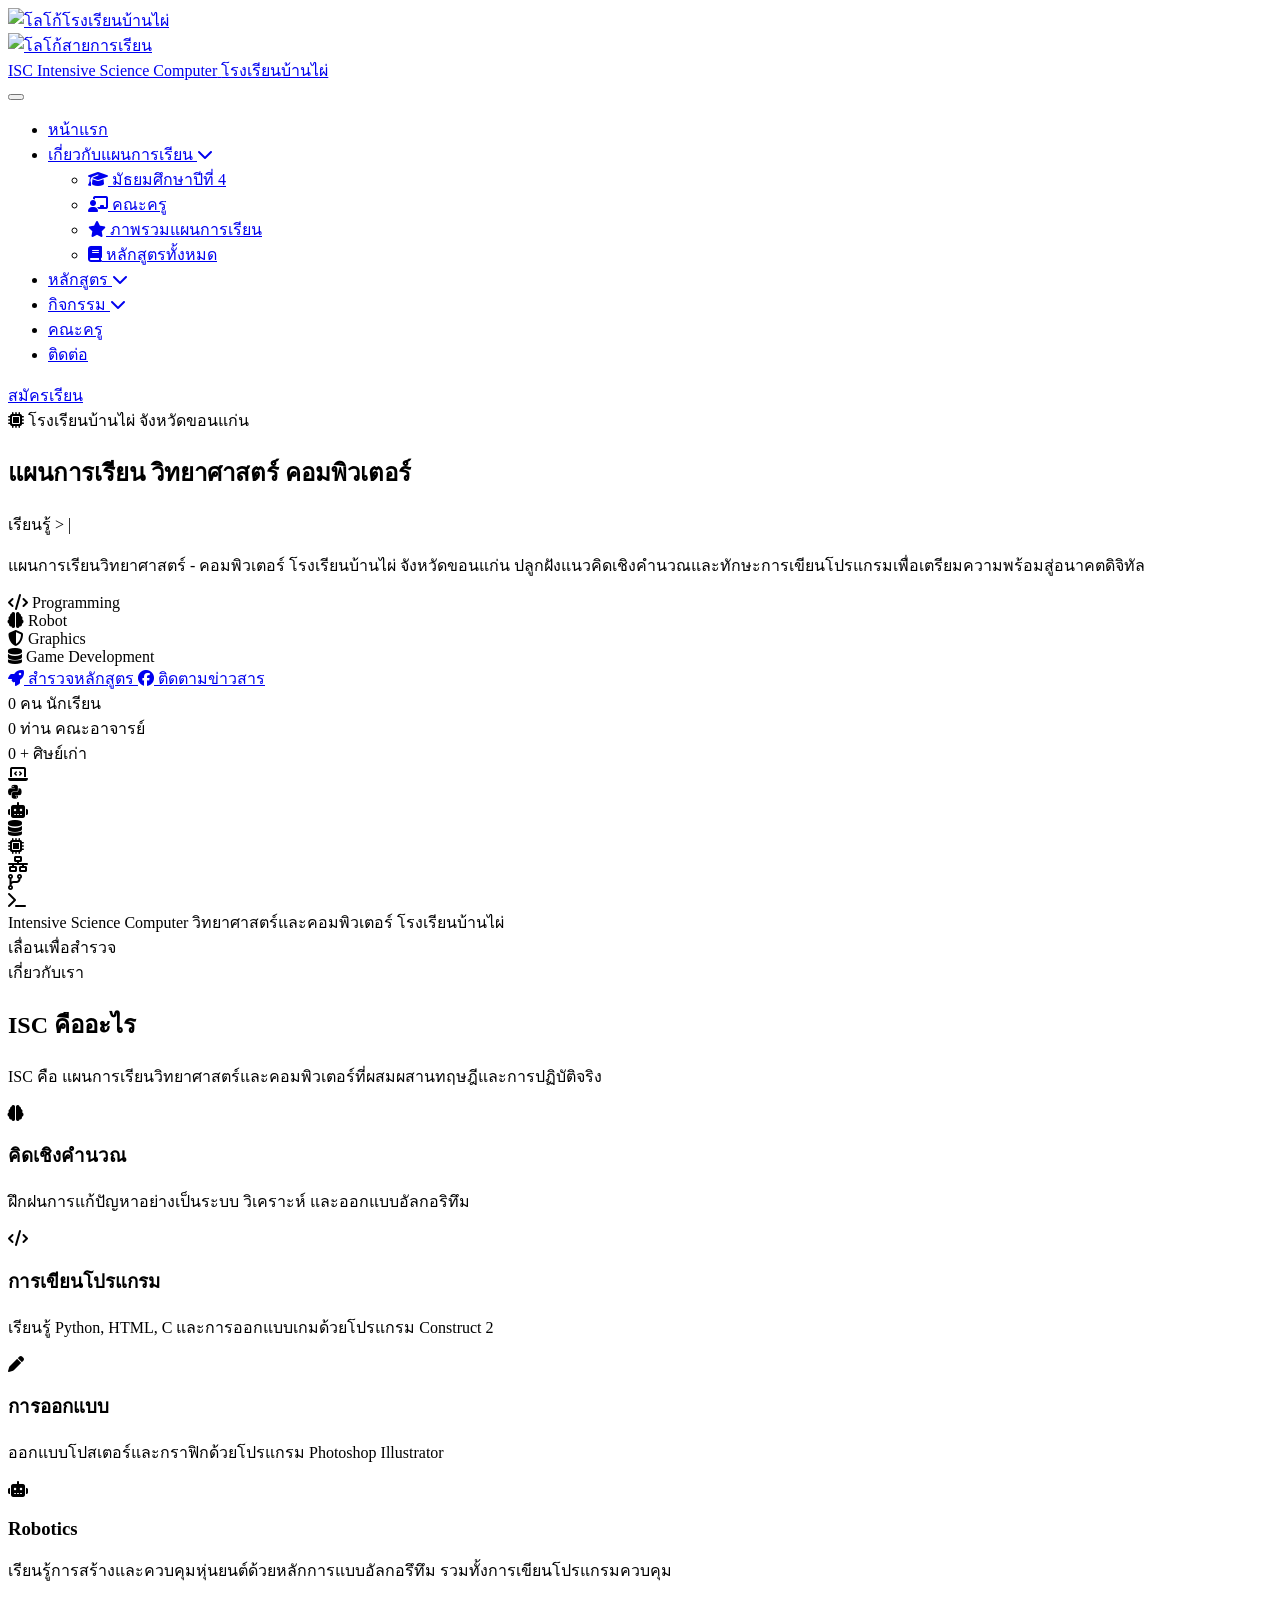
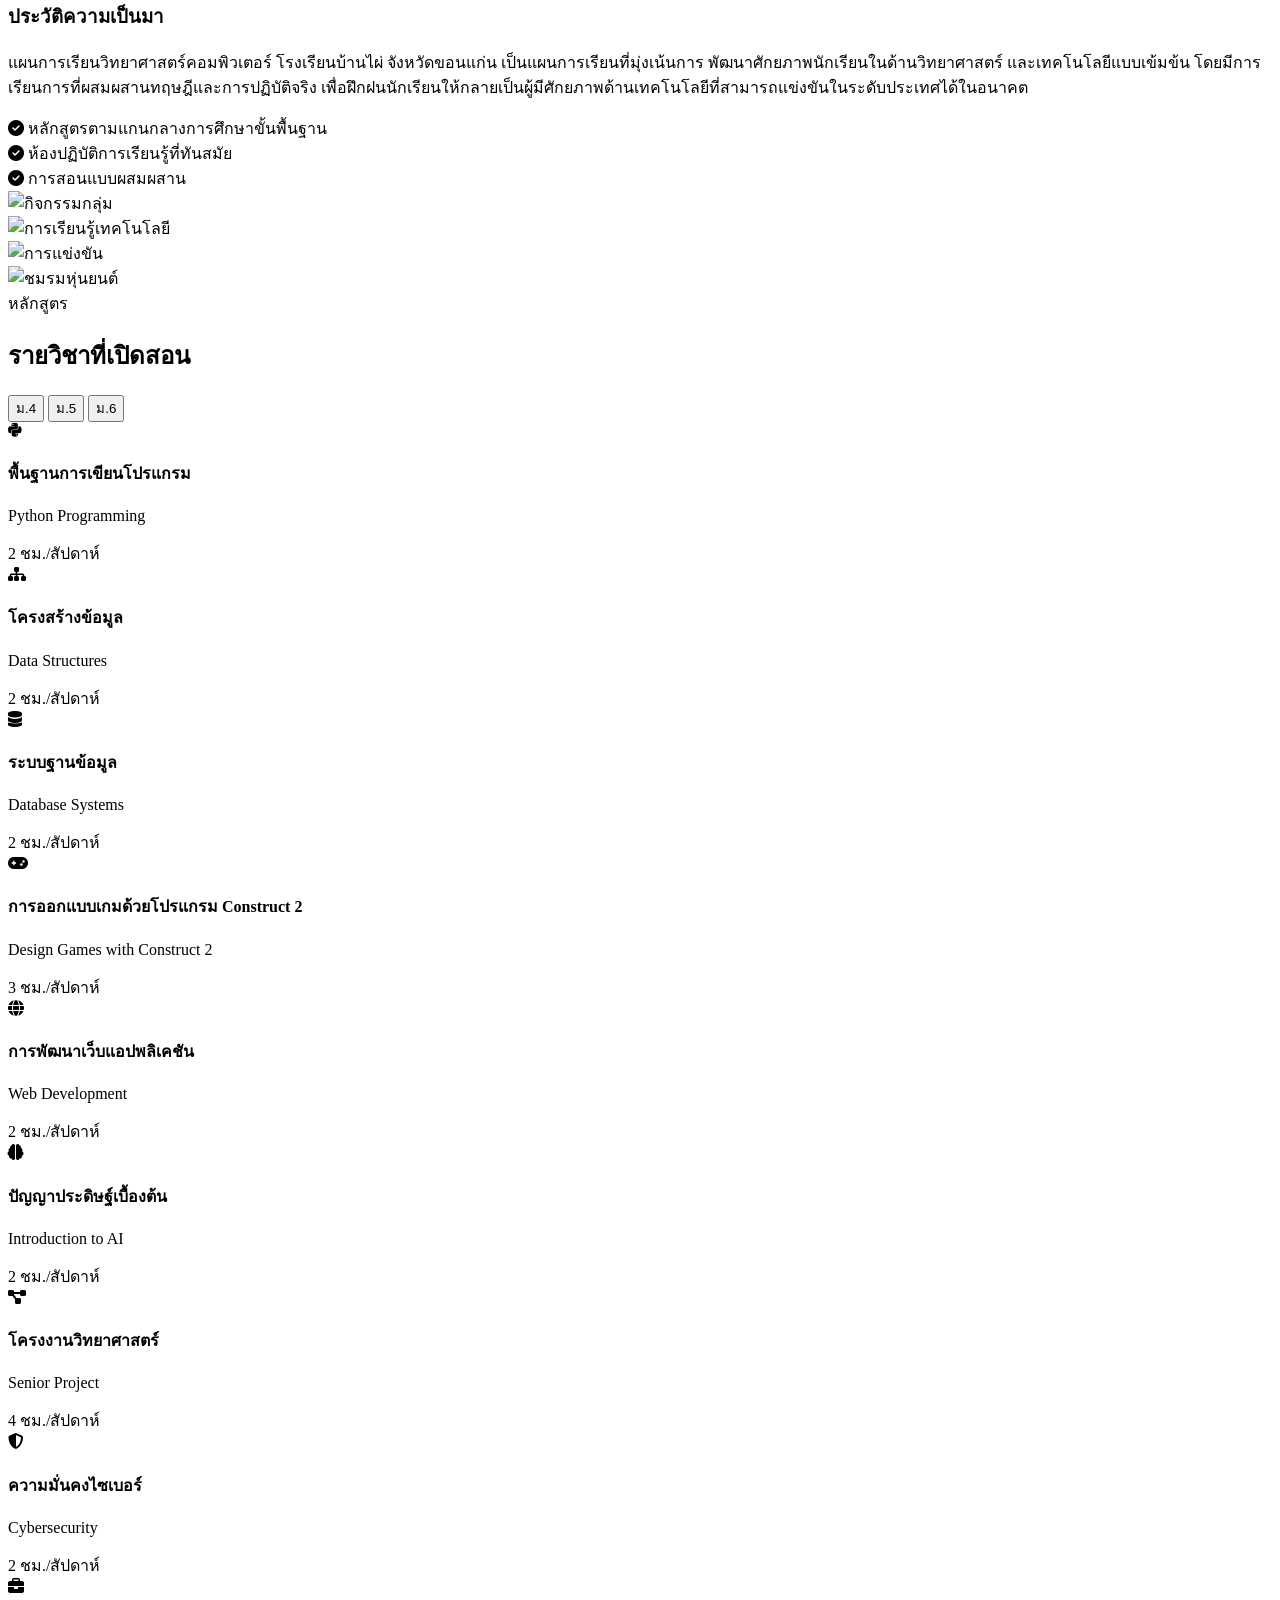
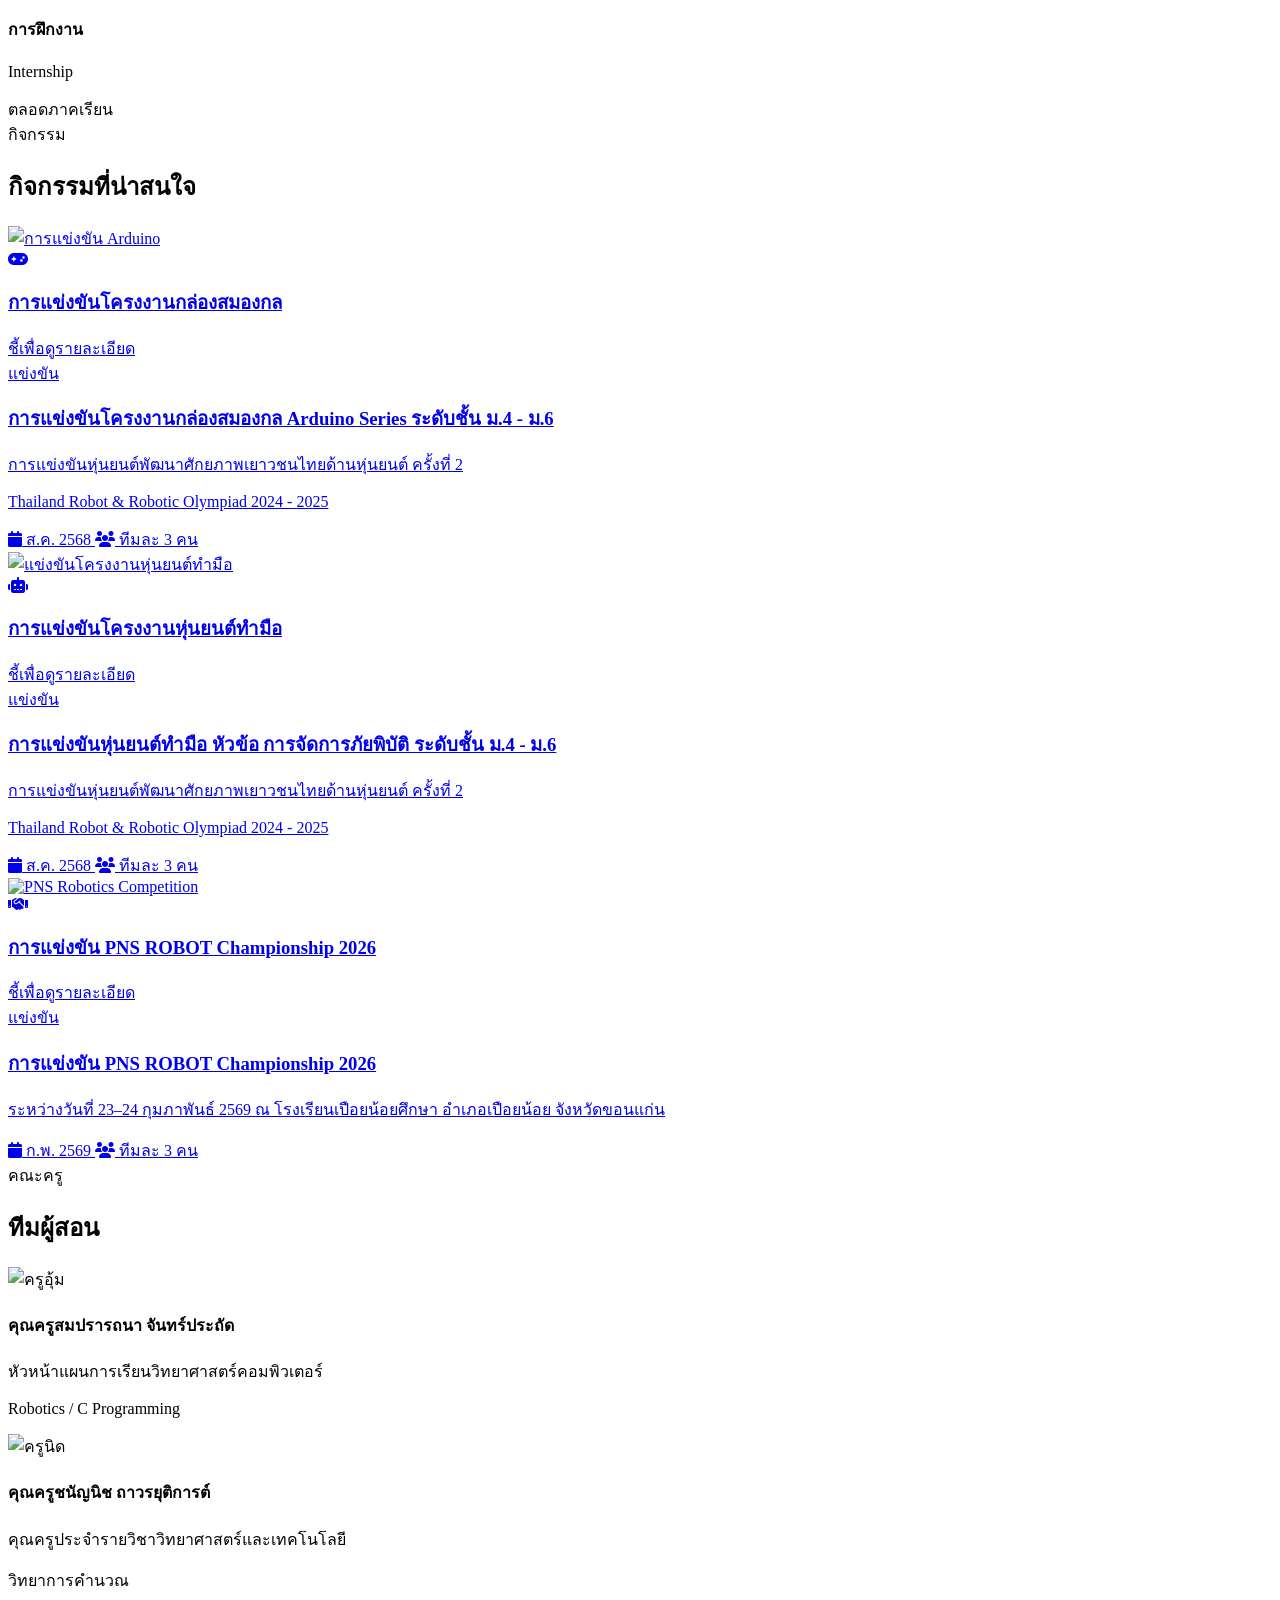
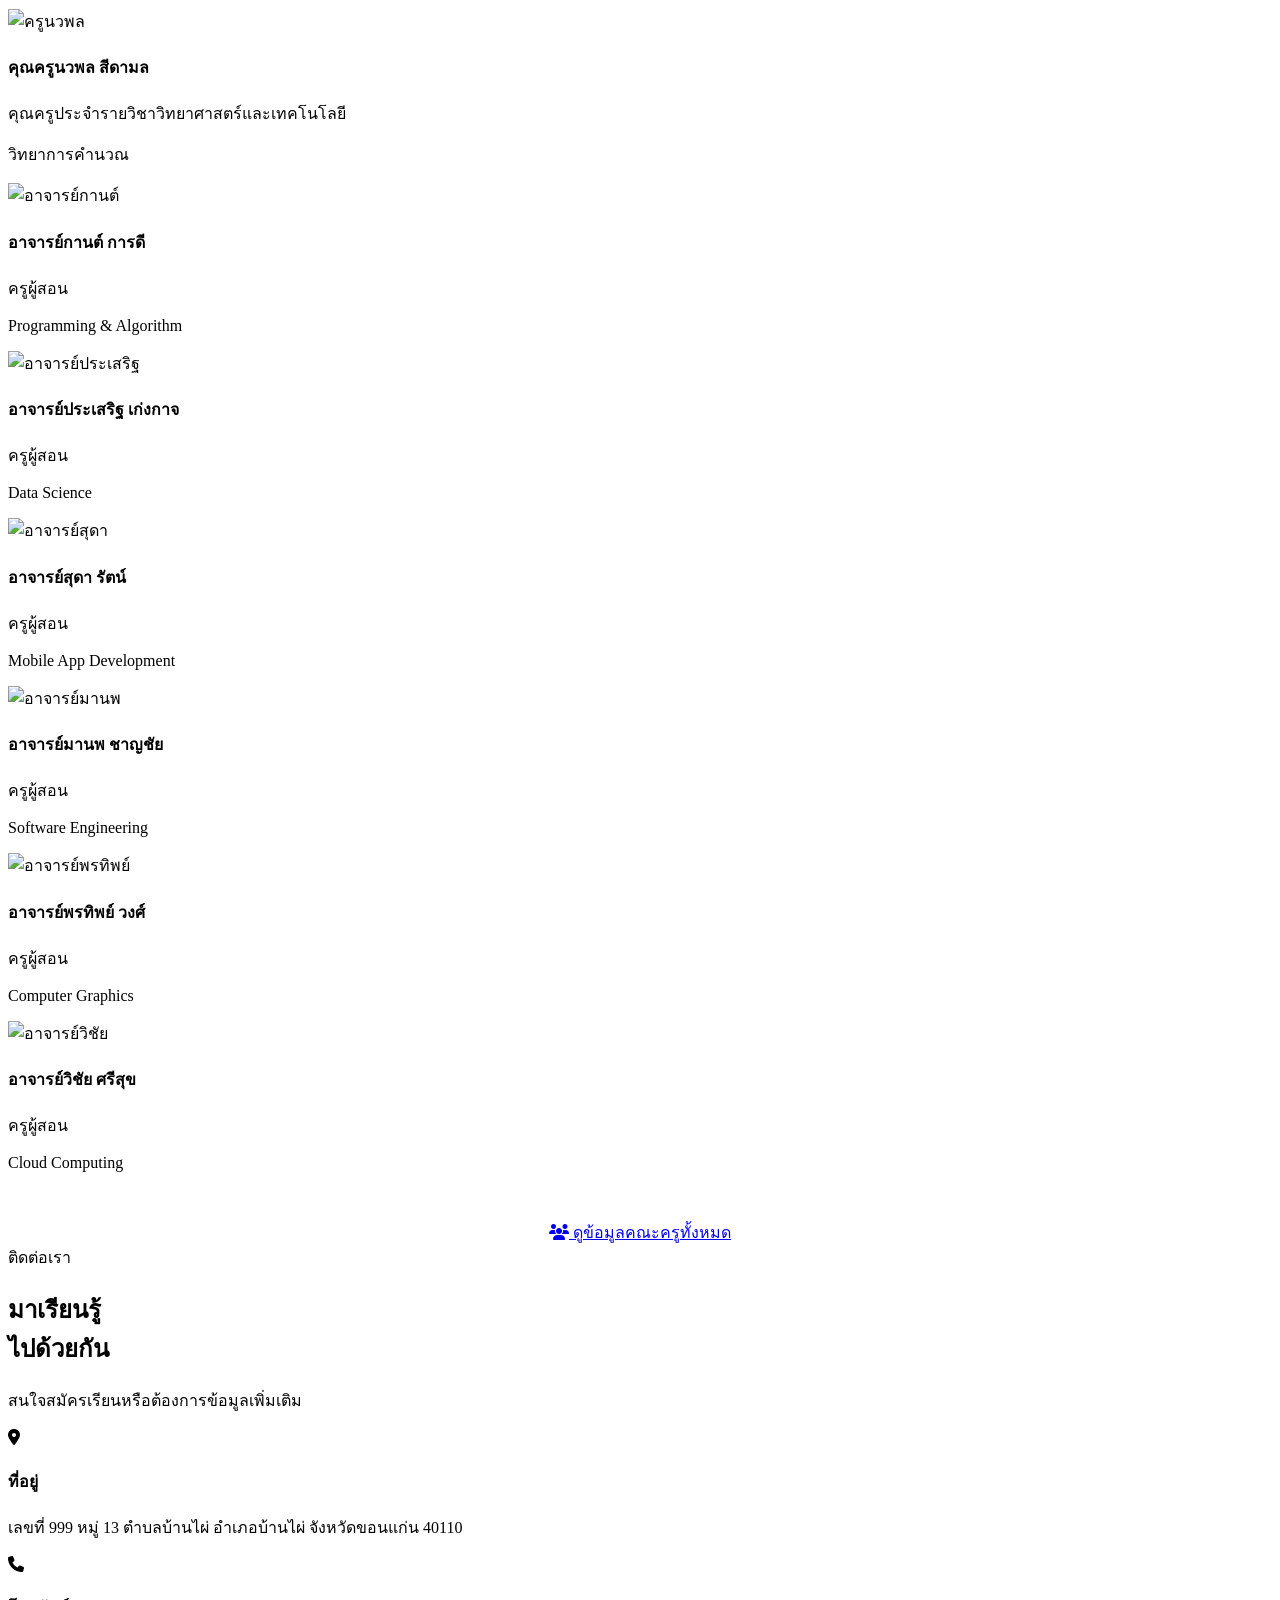
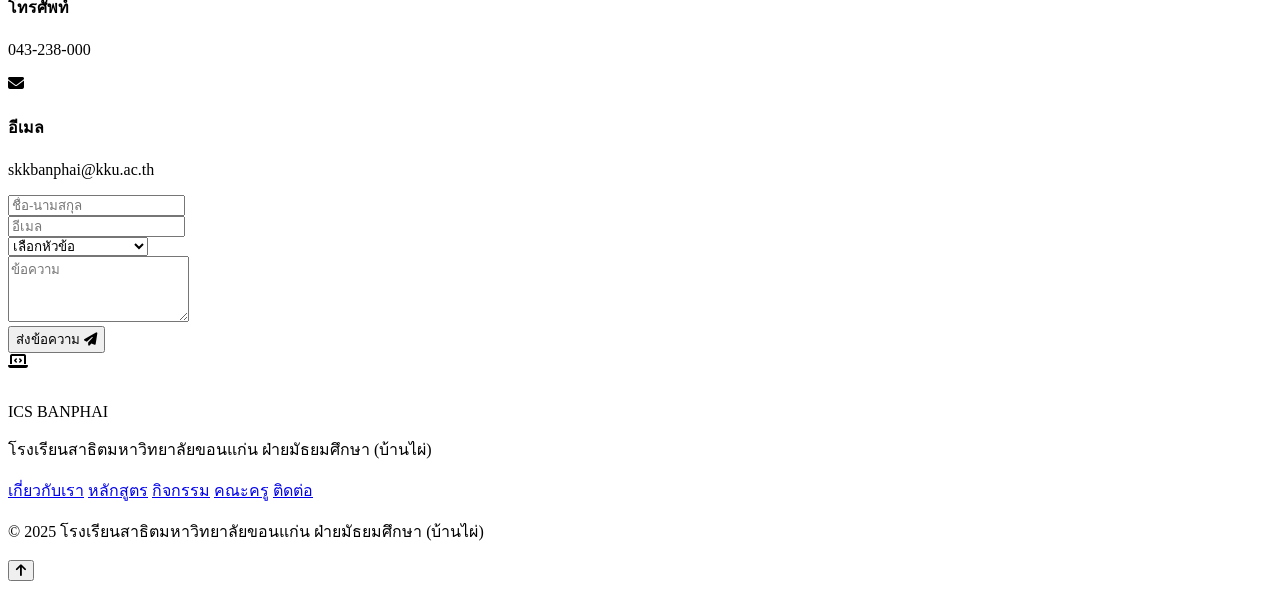
==== ISC website/index.html @ 411fb222 "Add files via upload" ====
﻿<!DOCTYPE html>
<html lang="th">
<head>
    <meta charset="UTF-8">
    <meta name="viewport" content="width=device-width, initial-scale=1.0">
    <meta name="description" content="แผนการเรียนวิทยาศาสตร์คอมพิวเตอร์ (ISC) โรงเรียนบ้านไผ่ จังหวัดขอนแก่น - เรียนรู้ Programming, Robotics, AI, Game Development">
    <title>แผนการเรียนวิทยาศาสตร์คอมพิวเตอร์ | โรงเรียนบ้านไผ่ จังหวัดขอนแก่น</title>
    
    <link rel="preconnect" href="https://fonts.googleapis.com">
    <link rel="preconnect" href="https://fonts.gstatic.com" crossorigin>
    <link href="https://fonts.googleapis.com/css2?family=Inter:wght@300;400;500;600;700;800;900&family=Outfit:wght@300;400;500;600;700;800;900&family=Fira+Code:wght@400;500&family=Prompt:wght@300;400;500;600;700&family=Kanit:wght@300;400;500;600;700;800&display=swap" rel="stylesheet">
    <link rel="stylesheet" href="https://cdnjs.cloudflare.com/ajax/libs/font-awesome/6.4.0/css/all.min.css">
    <link rel="stylesheet" href="style.css">
    <link rel="icon" type="image/png" href="image/isc logo.png">
</head>
<body>
    <!-- Navigation -->
    <nav class="navbar" id="navbar">
        <div class="nav-container">
            <a href="index.html" class="nav-logo">
                <div class="logo-school">
                    <img src="image/images-removebg-preview (1).png" alt="โลโก้โรงเรียนบ้านไผ่">
                </div>
                <div class="logo-divider"></div>
                <div class="logo-icon">
                    <img src="image/isc logo.png" alt="โลโก้สายการเรียน">
                </div>
                <div class="logo-text">
                    <span class="logo-main">ISC Intensive Science Computer</span>
                    <span class="logo-sub">โรงเรียนบ้านไผ่</span>
                </div>
            </a>
            
            <button class="nav-toggle" id="navToggle" aria-label="Toggle navigation">
                <span class="hamburger"></span>
            </button>
            
            <div class="nav-menu" id="navMenu">
                <ul class="nav-list">
                    <li><a href="index.html" class="nav-link active">หน้าแรก</a></li>
                    <li class="nav-dropdown">
                        <a href="#about" class="nav-link">เกี่ยวกับแผนการเรียน <i class="fas fa-chevron-down nav-arrow"></i></a>
                        <ul class="dropdown-menu">
                            <li><a href="m4.html"><i class="fas fa-graduation-cap"></i> มัธยมศึกษาปีที่ 4</a></li>
                            <li><a href="teachers.html"><i class="fas fa-chalkboard-teacher"></i> คณะครู</a></li>
                            <li><a href="#about"><i class="fas fa-star"></i> ภาพรวมแผนการเรียน</a></li>
                            <li><a href="#curriculum"><i class="fas fa-book"></i> หลักสูตรทั้งหมด</a></li>
                        </ul>
                    </li>
                    <li><a href="#curriculum" class="nav-link">หลักสูตร <i class="fas fa-chevron-down nav-arrow"></i></a></li>
                    <li><a href="#activities" class="nav-link">กิจกรรม <i class="fas fa-chevron-down nav-arrow"></i></a></li>
                    <li><a href="teachers.html" class="nav-link">คณะครู</a></li>
                    <li><a href="#contact" class="nav-link">ติดต่อ</a></li>
                </ul>
                <a href="#apply" class="nav-cta">สมัครเรียน</a>
            </div>
        </div>
    </nav>

    <!-- Hero Section - Hi-Tech Style -->
    <section id="home" class="hero">
        <!-- Background Effects -->
        <div class="hero-bg">
            <div class="grid-lines"></div>
            <div class="particles" id="particles"></div>
            <div class="glow-orb orb-1"></div>
            <div class="glow-orb orb-2"></div>
        </div>
        
        <div class="hero-content">
            <!-- Left: Text Content -->
            <div class="hero-text">
                <div class="badge-tech">
                    <span class="badge-pulse"></span>
                    <i class="fas fa-microchip"></i>
                    <span>โรงเรียนบ้านไผ่ จังหวัดขอนแก่น</span>
                </div>
                
                <h1 class="hero-title">
                    <span class="line-1">แผนการเรียน</span>
                    <span class="line-2">วิทยาศาสตร์</span>
                    <span class="line-3 highlight">คอมพิวเตอร์</span>
                </h1>
                
                <div class="typing-container">
                    <span class="typing-prefix">เรียนรู้ ></span>
                    <span class="typing-text" id="typingText"></span>
                    <span class="typing-cursor">|</span>
                </div>
                
                <p class="hero-desc">
                    แผนการเรียนวิทยาศาสตร์ - คอมพิวเตอร์ โรงเรียนบ้านไผ่ จังหวัดขอนแก่น 
                    ปลูกฝังแนวคิดเชิงคำนวณและทักษะการเขียนโปรแกรมเพื่อเตรียมความพร้อมสู่อนาคตดิจิทัล
                </p>
                
                <div class="hero-features">
                    <div class="feature-chip">
                        <i class="fas fa-code"></i>
                        <span>Programming</span>
                    </div>
                    <div class="feature-chip">
                        <i class="fas fa-brain"></i>
                        <span>Robot</span>
                    </div>
                    <div class="feature-chip">
                        <i class="fas fa-shield-alt"></i>
                        <span>Graphics</span>
                    </div>
                    <div class="feature-chip">
                        <i class="fas fa-database"></i>
                        <span>Game Development</span>
                    </div>
                </div>
                
                <div class="hero-buttons">
                    <a href="#about" class="btn btn-glow">
                        <i class="fas fa-rocket"></i>
                        <span>สำรวจหลักสูตร</span>
                    </a>
                    <a href="https://www.facebook.com/SKKBanphai" target="_blank" rel="noopener noreferrer" class="btn btn-outline">
                        <i class="fab fa-facebook"></i>
                        <span>ติดตามข่าวสาร</span>
                    </a>
                </div>
                
                <div class="hero-stats-row">
                    <div class="stat-box">
                        <span class="stat-num" data-count="216">0</span>
                        <span class="stat-unit">คน</span>
                        <span class="stat-label">นักเรียน</span>
                    </div>
                    <div class="stat-box">
                        <span class="stat-num" data-count="8">0</span>
                        <span class="stat-unit">ท่าน</span>
                        <span class="stat-label">คณะอาจารย์</span>
                    </div>
                    <div class="stat-box">
                        <span class="stat-num" data-count="200">0</span>
                        <span class="stat-unit">+</span>
                        <span class="stat-label">ศิษย์เก่า</span>
                    </div>
                </div>
            </div>
            
                        <!-- Right: Hi-Tech Logo Visual -->
            <div class="hero-visual">
                <div class="logo-container">
                    <!-- Outer Rings -->
                    <div class="ring ring-1"></div>
                    <div class="ring ring-2"></div>
                    <div class="ring ring-3"></div>
                    
                    <!-- Core Logo -->
                    <div class="logo-core">
                        <div class="core-inner">
                            <i class="fas fa-laptop-code"></i>
                        </div>
                        <div class="core-glow"></div>
                    </div>
                    
                    <!-- Orbiting Elements -->
                    <div class="orbit orbit-1">
                        <div class="orbit-item"><i class="fab fa-python"></i></div>
                    </div>
                    <div class="orbit orbit-2">
                        <div class="orbit-item"><i class="fas fa-robot"></i></div>
                    </div>
                    <div class="orbit orbit-3">
                        <div class="orbit-item"><i class="fas fa-database"></i></div>
                    </div>
                    
                    <!-- Floating Tech Icons -->
                    <div class="float-tech tech-1"><i class="fas fa-microchip"></i></div>
                    <div class="float-tech tech-2"><i class="fas fa-network-wired"></i></div>
                    <div class="float-tech tech-3"><i class="fas fa-code-branch"></i></div>
                    <div class="float-tech tech-4"><i class="fas fa-terminal"></i></div>
                </div>
                
                <!-- Program Badge -->
                <div class="program-badge">
                    <div class="badge-inner">
                        <span class="badge-year">Intensive Science Computer</span>
                        <span class="badge-name">วิทยาศาสตร์และคอมพิวเตอร์</span>
                        <span class="badge-level">โรงเรียนบ้านไผ่</span>
                    </div>
                </div>
            </div>
        </div>
        
        <!-- Scroll Indicator -->
        <div class="scroll-hint">
            <div class="mouse-tech">
                <div class="mouse-wheel"></div>
            </div>
            <span>เลื่อนเพื่อสำรวจ</span>
        </div>
    </section>

    <!-- About Section -->
    <section id="about" class="section about">
        <div class="container">
            <div class="section-header">
                <span class="section-tag">เกี่ยวกับเรา</span>
                <h2 class="section-title">ISC<span class="highlight"> คืออะไร</span></h2>
                <p class="section-desc">ISC คือ แผนการเรียนวิทยาศาสตร์และคอมพิวเตอร์ที่ผสมผสานทฤษฎีและการปฏิบัติจริง</p>
            </div>
            
            <div class="features-grid">
                <div class="feature-card">
                    <div class="feature-icon">
                        <i class="fas fa-brain"></i>
                    </div>
                    <h3>คิดเชิงคำนวณ</h3>
                    <p>ฝึกฝนการแก้ปัญหาอย่างเป็นระบบ วิเคราะห์ และออกแบบอัลกอริทึม</p>
                </div>
                <div class="feature-card">
                    <div class="feature-icon">
                        <i class="fas fa-code"></i>
                    </div>
                    <h3>การเขียนโปรแกรม</h3>
                    <p>เรียนรู้ Python, HTML, C และการออกแบบเกมด้วยโปรแกรม Construct 2</p>
                </div>
                <div class="feature-card">
                    <div class="feature-icon">
                        <i class="fa-solid fa-pen"></i>
                    </div>
                    <h3>การออกแบบ</h3>
                    <p>ออกแบบโปสเตอร์และกราฟิกด้วยโปรแกรม Photoshop Illustrator</p>
                </div>
                <div class="feature-card">
                    <div class="feature-icon">
                        <i class="fa-solid fa-robot"></i>
                    </div>
                    <h3>Robotics</h3>
                    <p>เรียนรู้การสร้างและควบคุมหุ่นยนต์ด้วยหลักการแบบอัลกอรึทึม รวมทั้งการเขียนโปรแกรมควบคุม</p>
                </div>
            </div>
            
            <div class="about-content">
                <div class="about-text">
                    <h3>ประวัติความเป็นมา</h3>
                    <p>แผนการเรียนวิทยาศาสตร์คอมพิวเตอร์ โรงเรียนบ้านไผ่ จังหวัดขอนแก่น เป็นแผนการเรียนที่มุ่งเน้นการ
                    พัฒนาศักยภาพนักเรียนในด้านวิทยาศาสตร์ และเทคโนโลยีแบบเข้มข้น โดยมีการเรียนการที่ผสมผสานทฤษฎีและการปฏิบัติจริง 
                    เพื่อฝึกฝนนักเรียนให้กลายเป็นผู้มีศักยภาพด้านเทคโนโลยีที่สามารถแข่งขันในระดับประเทศได้ในอนาคต
                    </p>
                    
                    <div class="about-highlights">
                        <div class="highlight-item">
                            <i class="fas fa-check-circle"></i>
                            <span>หลักสูตรตามแกนกลางการศึกษาขั้นพื้นฐาน</span>
                        </div>
                        <div class="highlight-item">
                            <i class="fas fa-check-circle"></i>
                            <span>ห้องปฏิบัติการเรียนรู้ที่ทันสมัย</span>
                        </div>
                        <div class="highlight-item">
                            <i class="fas fa-check-circle"></i>
                            <span>การสอนแบบผสมผสาน</span>
                        </div>
                    </div>
                </div>
                <div class="about-image slideshow-container">
                    <div class="slideshow-fade">
                        <img src="slide image/slide1.jpg" alt="กิจกรรมกลุ่ม">
                    </div>
                    <div class="slideshow-fade">
                        <img src="slide image/slide2.jpg" alt="การเรียนรู้เทคโนโลยี">
                    </div>
                    <div class="slideshow-fade">
                        <img src="slide image/slide3.jpg" alt="การแข่งขัน">
                    </div>
                    <div class="slideshow-fade">
                        <img src="slide image/slide4.jpg" alt="ชมรมหุ่นยนต์">
                    </div>
                    <!-- ตัวบ่งชี้ (optional) -->
                    <div class="slideshow-dots">
                        <span class="dot" onclick="currentSlide(1)"></span>
                        <span class="dot" onclick="currentSlide(2)"></span>
                        <span class="dot" onclick="currentSlide(3)"></span>
                        <span class="dot" onclick="currentSlide(4)"></span>
                    </div>
                </div>
    </section>

    <!-- Curriculum Section -->
    <section id="curriculum" class="section curriculum">
        <div class="container">
            <div class="section-header">
                <span class="section-tag">หลักสูตร</span>
                <h2 class="section-title">รายวิชา<span class="highlight">ที่เปิดสอน</span></h2>
            </div>
            
            <div class="curriculum-tabs">
                <button class="tab-btn active" data-tab="year1">ม.4</button>
                <button class="tab-btn" data-tab="year2">ม.5</button>
                <button class="tab-btn" data-tab="year3">ม.6</button>
            </div>
            
            <div class="tab-content active" id="year1">
                <div class="subjects-grid">
                    <div class="subject-card">
                        <div class="subject-icon"><i class="fab fa-python"></i></div>
                        <h4>พื้นฐานการเขียนโปรแกรม</h4>
                        <p>Python Programming</p>
                        <span class="subject-hours">2 ชม./สัปดาห์</span>
                    </div>
                    <div class="subject-card">
                        <div class="subject-icon"><i class="fas fa-sitemap"></i></div>
                        <h4>โครงสร้างข้อมูล</h4>
                        <p>Data Structures</p>
                        <span class="subject-hours">2 ชม./สัปดาห์</span>
                    </div>
                    <div class="subject-card">
                        <div class="subject-icon"><i class="fas fa-database"></i></div>
                        <h4>ระบบฐานข้อมูล</h4>
                        <p>Database Systems</p>
                        <span class="subject-hours">2 ชม./สัปดาห์</span>
                    </div>
                </div>
            </div>
            
            <div class="tab-content" id="year2">
                <div class="subjects-grid">
                    <div class="subject-card">
                        <div class="subject-icon"><i class="fa-solid fa-gamepad"></i></div>
                        <h4>การออกแบบเกมด้วยโปรแกรม Construct 2</h4>
                        <p>Design Games with Construct 2</p>
                        <span class="subject-hours">3 ชม./สัปดาห์</span>
                    </div>
                    <div class="subject-card">
                        <div class="subject-icon"><i class="fas fa-globe"></i></div>
                        <h4>การพัฒนาเว็บแอปพลิเคชัน</h4>
                        <p>Web Development</p>
                        <span class="subject-hours">2 ชม./สัปดาห์</span>
                    </div>
                    <div class="subject-card">
                        <div class="subject-icon"><i class="fas fa-brain"></i></div>
                        <h4>ปัญญาประดิษฐ์เบื้องต้น</h4>
                        <p>Introduction to AI</p>
                        <span class="subject-hours">2 ชม./สัปดาห์</span>
                    </div>
                </div>
            </div>
            
            <div class="tab-content" id="year3">
                <div class="subjects-grid">
                    <div class="subject-card">
                        <div class="subject-icon"><i class="fas fa-project-diagram"></i></div>
                        <h4>โครงงานวิทยาศาสตร์</h4>
                        <p>Senior Project</p>
                        <span class="subject-hours">4 ชม./สัปดาห์</span>
                    </div>
                    <div class="subject-card">
                        <div class="subject-icon"><i class="fas fa-shield-alt"></i></div>
                        <h4>ความมั่นคงไซเบอร์</h4>
                        <p>Cybersecurity</p>
                        <span class="subject-hours">2 ชม./สัปดาห์</span>
                    </div>
                    <div class="subject-card">
                        <div class="subject-icon"><i class="fas fa-briefcase"></i></div>
                        <h4>การฝึกงาน</h4>
                        <p>Internship</p>
                        <span class="subject-hours">ตลอดภาคเรียน</span>
                    </div>
                </div>
            </div>
        </div>
    </section>

    <!-- Activities Section - Pop Up Style -->
    <section id="activities" class="section activities">
        <div class="container">
            <div class="section-header">
                <span class="section-tag">กิจกรรม</span>
                <h2 class="section-title">กิจกรรม<span class="highlight">ที่น่าสนใจ</span></h2>
            </div>
            
            <div class="activities-grid">
                <a href="https://www.facebook.com/share/p/1CTG7P3BN4/" target="_blank" class="activity-block" data-activity="gamejam">
                    <div class="activity-image">
                        <img src="image/activity1.jpg" alt="การแข่งขัน Arduino">
                        <div class="activity-overlay"></div>
                    </div>
                    <div class="activity-static">
                        <div class="activity-icon"><i class="fas fa-gamepad"></i></div>
                        <h3>การแข่งขันโครงงานกล่องสมองกล</h3>
                        <span class="activity-hint">ชี้เพื่อดูรายละเอียด</span>
                    </div>
                    <div class="activity-popup">
                        <span class="popup-tag">แข่งขัน</span>
                        <h3>การแข่งขันโครงงานกล่องสมองกล Arduino Series ระดับชั้น ม.4 - ม.6</h3>
                        <p>การแข่งขันหุ่นยนต์พัฒนาศักยภาพเยาวชนไทยด้านหุ่นยนต์ ครั้งที่ 2</p>
                        <p>Thailand Robot &amp; Robotic Olympiad 2024 - 2025</p>
                        <div class="popup-meta">
                            <span><i class="fas fa-calendar"></i> ส.ค. 2568</span>
                            <span><i class="fas fa-users"></i> ทีมละ 3 คน</span>
                        </div>
                    </div>
                </a>
                
                <a href="https://www.facebook.com/share/p/1CTG7P3BN4/" target="_blank" class="activity-block" data-activity="robot">
                    <div class="activity-image">
                        <img src="image/activity2.jpg" alt="แข่งขันโครงงานหุ่นยนต์ทำมือ">
                        <div class="activity-overlay"></div>
                    </div>
                    <div class="activity-static">
                        <div class="activity-icon"><i class="fas fa-robot"></i></div>
                        <h3>การแข่งขันโครงงานหุ่นยนต์ทำมือ</h3>
                        <span class="activity-hint">ชี้เพื่อดูรายละเอียด</span>
                    </div>
                    <div class="activity-popup">
                        <span class="popup-tag">แข่งขัน</span>
                        <h3>การแข่งขันหุ่นยนต์ทำมือ หัวข้อ การจัดการภัยพิบัติ ระดับชั้น ม.4 - ม.6</h3>
                        <p>การแข่งขันหุ่นยนต์พัฒนาศักยภาพเยาวชนไทยด้านหุ่นยนต์ ครั้งที่ 2</p>
                        <p>Thailand Robot & Robotic Olympiad 2024 - 2025</p>
                        <div class="popup-meta">
                            <span><i class="fas fa-calendar"></i> ส.ค. 2568</span>
                            <span><i class="fas fa-users"></i> ทีมละ 3 คน</span>
                        </div>
                    </div>
                </a>
                
                <a href="https://www.facebook.com/share/p/1Cbt4JyqsA/" target="_blank" class="activity-block" data-activity="alumni">
                    <div class="activity-image">
                        <img src="slide image/slide1.jpg" alt="PNS Robotics Competition">
                        <div class="activity-overlay"></div>
                    </div>
                    <div class="activity-static">
                        <div class="activity-icon"><i class="fas fa-handshake"></i></div>
                        <h3>การแข่งขัน PNS ROBOT Championship 2026</h3>
                        <span class="activity-hint">ชี้เพื่อดูรายละเอียด</span>
                    </div>
                    <div class="activity-popup">
                        <span class="popup-tag">แข่งขัน</span>
                        <h3>การแข่งขัน PNS ROBOT Championship 2026</h3>
                        <p>ระหว่างวันที่ 23–24 กุมภาพันธ์ 2569 ณ โรงเรียนเปือยน้อยศึกษา อำเภอเปือยน้อย จังหวัดขอนแก่น</p>
                        <div class="popup-meta">
                            <span><i class="fas fa-calendar"></i> ก.พ. 2569</span>
                            <span><i class="fas fa-users"></i> ทีมละ 3 คน</span>
                        </div>
                    </div>
                </a>
            </div>
        </div>
    </section>

    <!-- Teachers Section -->
    <section id="teachers" class="section teachers">
        <div class="container">
            <div class="section-header">
                <span class="section-tag">คณะครู</span>
                <h2 class="section-title">ทีม<span class="highlight">ผู้สอน</span></h2>
            </div>
            
            <div class="teachers-grid">
                <div class="teacher-card">
                    <div class="teacher-avatar">
                        <img src="image/Kru Aoom.jpg" alt="ครูอุ้ม">
                    </div>
                    <div class="teacher-info">
                        <h4>คุณครูสมปรารถนา จันทร์ประถัด</h4>
                        <p class="teacher-role">หัวหน้าแผนการเรียนวิทยาศาสตร์คอมพิวเตอร์</p>
                        <p class="teacher-subject">Robotics / C Programming</p>
                    </div>
                </div>
                
                <div class="teacher-card">
                    <div class="teacher-avatar">
                        <img src="image/ชนัญนิช-ถาวรยุติการต์.jpg" alt="ครูนิด">
                    </div>
                    <div class="teacher-info">
                        <h4>คุณครูชนัญนิช ถาวรยุติการต์</h4>
                        <p class="teacher-role">คุณครูประจำรายวิชาวิทยาศาสตร์และเทคโนโลยี</p>
                        <p class="teacher-subject">วิทยาการคำนวณ</p>
                    </div>
                </div>
                
                <div class="teacher-card">
                    <div class="teacher-avatar">
                        <img src="image/นวพล-สีดามล.jpg" alt="ครูนวพล">
                    </div>
                    <div class="teacher-info">
                        <h4>คุณครูนวพล สีดามล</h4>
                        <p class="teacher-role">คุณครูประจำรายวิชาวิทยาศาสตร์และเทคโนโลยี</p>
                        <p class="teacher-subject">วิทยาการคำนวณ</p>
                    </div>
                </div>
                
                <div class="teacher-card">
                    <div class="teacher-avatar">
                        <img src="https://images.unsplash.com/photo-1507003211169-0a1dd7228f2d?w=300" alt="อาจารย์กานต์">
                    </div>
                    <div class="teacher-info">
                        <h4>อาจารย์กานต์ การดี</h4>
                        <p class="teacher-role">ครูผู้สอน</p>
                        <p class="teacher-subject">Programming & Algorithm</p>
                    </div>
                </div>
                
                <div class="teacher-card">
                    <div class="teacher-avatar">
                        <img src="https://images.unsplash.com/photo-1519085360753-af0119f7cbe7?w=300" alt="อาจารย์ประเสริฐ">
                    </div>
                    <div class="teacher-info">
                        <h4>อาจารย์ประเสริฐ เก่งกาจ</h4>
                        <p class="teacher-role">ครูผู้สอน</p>
                        <p class="teacher-subject">Data Science</p>
                    </div>
                </div>
                
                <div class="teacher-card">
                    <div class="teacher-avatar">
                        <img src="https://images.unsplash.com/photo-1594744803329-e58b31de8bf5?w=300" alt="อาจารย์สุดา">
                    </div>
                    <div class="teacher-info">
                        <h4>อาจารย์สุดา รัตน์</h4>
                        <p class="teacher-role">ครูผู้สอน</p>
                        <p class="teacher-subject">Mobile App Development</p>
                    </div>
                </div>
                
                <div class="teacher-card">
                    <div class="teacher-avatar">
                        <img src="https://images.unsplash.com/photo-1500648767791-00dcc994a43e?w=300" alt="อาจารย์มานพ">
                    </div>
                    <div class="teacher-info">
                        <h4>อาจารย์มานพ ชาญชัย</h4>
                        <p class="teacher-role">ครูผู้สอน</p>
                        <p class="teacher-subject">Software Engineering</p>
                    </div>
                </div>
                
                <div class="teacher-card">
                    <div class="teacher-avatar">
                        <img src="https://images.unsplash.com/photo-1438761681033-6461ffad8d80?w=300" alt="อาจารย์พรทิพย์">
                    </div>
                    <div class="teacher-info">
                        <h4>อาจารย์พรทิพย์ วงศ์</h4>
                        <p class="teacher-role">ครูผู้สอน</p>
                        <p class="teacher-subject">Computer Graphics</p>
                    </div>
                </div>
                
                <div class="teacher-card">
                    <div class="teacher-avatar">
                        <img src="https://images.unsplash.com/photo-1506794778202-cad84cf45f1d?w=300" alt="อาจารย์วิชัย">
                    </div>
                    <div class="teacher-info">
                        <h4>อาจารย์วิชัย ศรีสุข</h4>
                        <p class="teacher-role">ครูผู้สอน</p>
                        <p class="teacher-subject">Cloud Computing</p>
                    </div>
                </div>
            </div>
            
            <div style="text-align: center; margin-top: 3rem;">
                <a href="teachers.html" class="btn btn-primary">
                    <i class="fas fa-users"></i>
                    <span>ดูข้อมูลคณะครูทั้งหมด</span>
                </a>
            </div>
        </div>
    </section>

    <!-- Contact Section -->
    <section id="contact" class="section contact">
        <div class="container">
            <div class="contact-wrapper">
                <div class="contact-info">
                    <span class="section-tag">ติดต่อเรา</span>
                    <h2>มาเรียนรู้<br><span class="highlight">ไปด้วยกัน</span></h2>
                    <p>สนใจสมัครเรียนหรือต้องการข้อมูลเพิ่มเติม</p>
                    
                    <div class="contact-details">
                        <div class="contact-item">
                            <i class="fas fa-map-marker-alt"></i>
                            <div>
                                <h4>ที่อยู่</h4>
                                <p>เลขที่ 999 หมู่ 13 ตำบลบ้านไผ่ อำเภอบ้านไผ่ จังหวัดขอนแก่น 40110</p>
                            </div>
                        </div>
                        <div class="contact-item">
                            <i class="fas fa-phone"></i>
                            <div>
                                <h4>โทรศัพท์</h4>
                                <p>043-238-000</p>
                            </div>
                        </div>
                        <div class="contact-item">
                            <i class="fas fa-envelope"></i>
                            <div>
                                <h4>อีเมล</h4>
                                <p>skkbanphai@kku.ac.th</p>
                            </div>
                        </div>
                    </div>
                </div>
                
                <div class="contact-form-wrapper">
                    <form class="contact-form" id="contactForm">
                        <div class="form-group">
                            <input type="text" id="name" placeholder="ชื่อ-นามสกุล" required>
                        </div>
                        <div class="form-group">
                            <input type="email" id="email" placeholder="อีเมล" required>
                        </div>
                        <div class="form-group">
                            <select id="subject" required>
                                <option value="">เลือกหัวข้อ</option>
                                <option value="admission">สอบถามการรับสมัคร</option>
                                <option value="curriculum">สอบถามหลักสูตร</option>
                                <option value="other">อื่นๆ</option>
                            </select>
                        </div>
                        <div class="form-group">
                            <textarea id="message" rows="4" placeholder="ข้อความ" required></textarea>
                        </div>
                        <button type="submit" class="btn btn-primary btn-full">
                            <span>ส่งข้อความ</span>
                            <i class="fas fa-paper-plane"></i>
                        </button>
                    </form>
                </div>
            </div>
        </div>
    </section>

    <!-- Footer -->
    <footer class="footer">
        <div class="container">
            <div class="footer-content">
                <div class="footer-brand">
                    <div class="logo-icon" style="width: 50px; height: 50px;">
                        <i class="fas fa-laptop-code"></i>
                    </div>
                    <div>
                        <span>ICS BANPHAI</span>
                        <p>โรงเรียนสาธิตมหาวิทยาลัยขอนแก่น ฝ่ายมัธยมศึกษา (บ้านไผ่)</p>
                    </div>
                </div>
                <div class="footer-links">
                    <a href="#about">เกี่ยวกับเรา</a>
                    <a href="#curriculum">หลักสูตร</a>
                    <a href="#activities">กิจกรรม</a>
                    <a href="teachers.html">คณะครู</a>
                    <a href="#contact">ติดต่อ</a>
                </div>
            </div>
            <div class="footer-bottom">
                <p>&copy; 2025 โรงเรียนสาธิตมหาวิทยาลัยขอนแก่น ฝ่ายมัธยมศึกษา (บ้านไผ่)</p>
            </div>
        </div>
    </footer>

    <button class="back-to-top" id="backToTop">
        <i class="fas fa-arrow-up"></i>
    </button>

    <script src="script.js"></script>
</body>
</html>
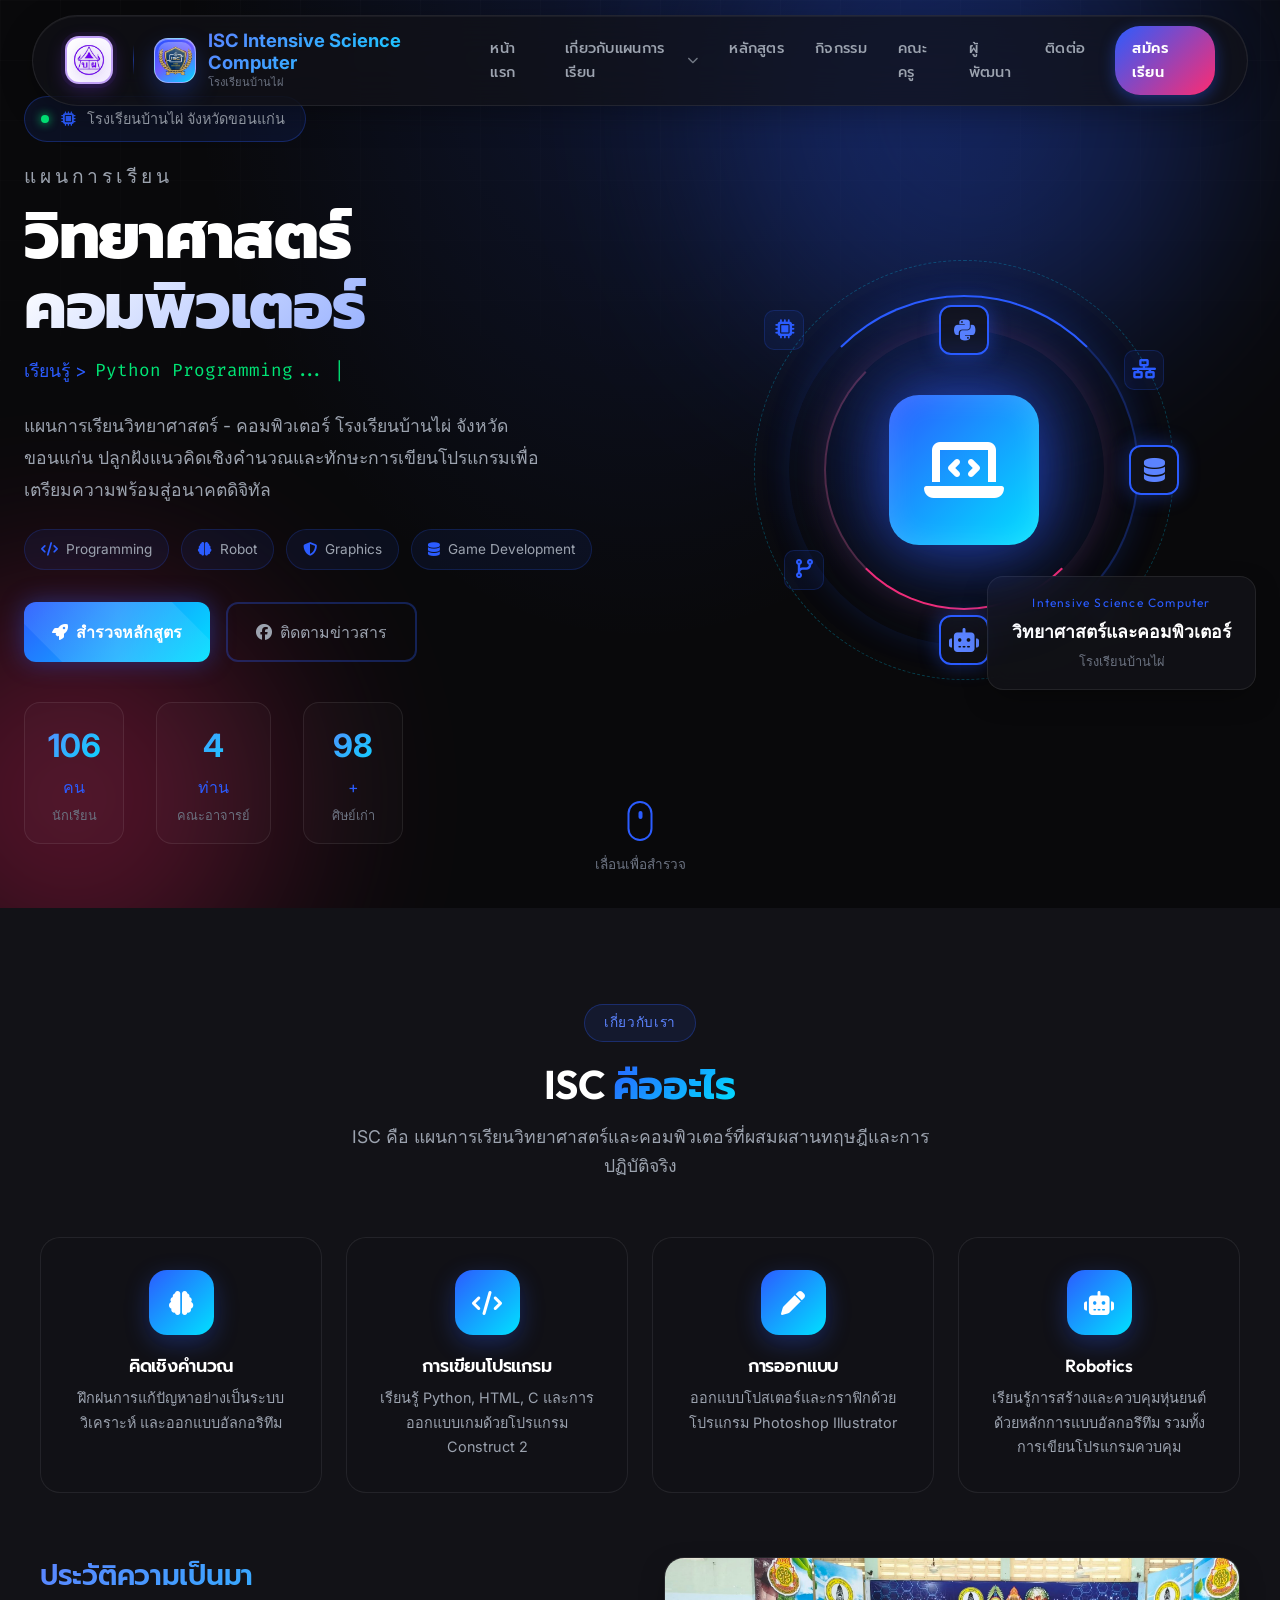
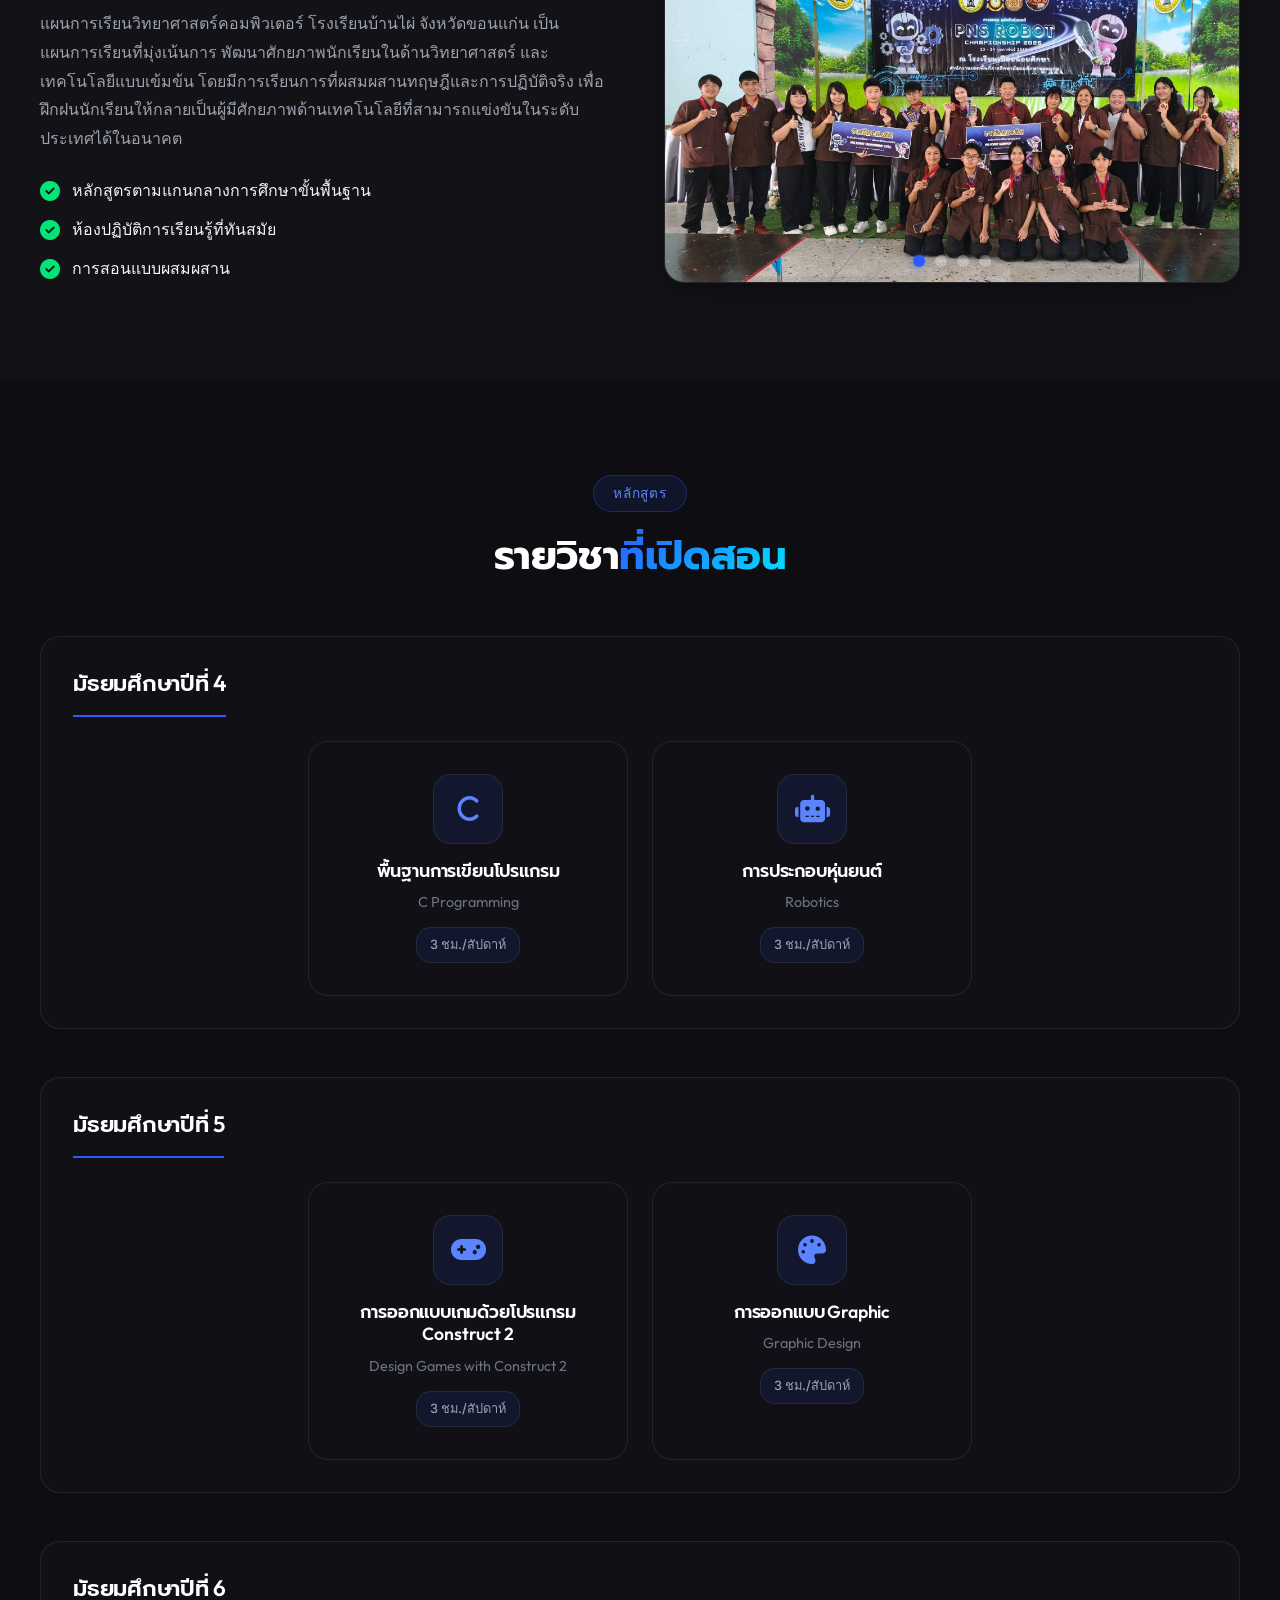
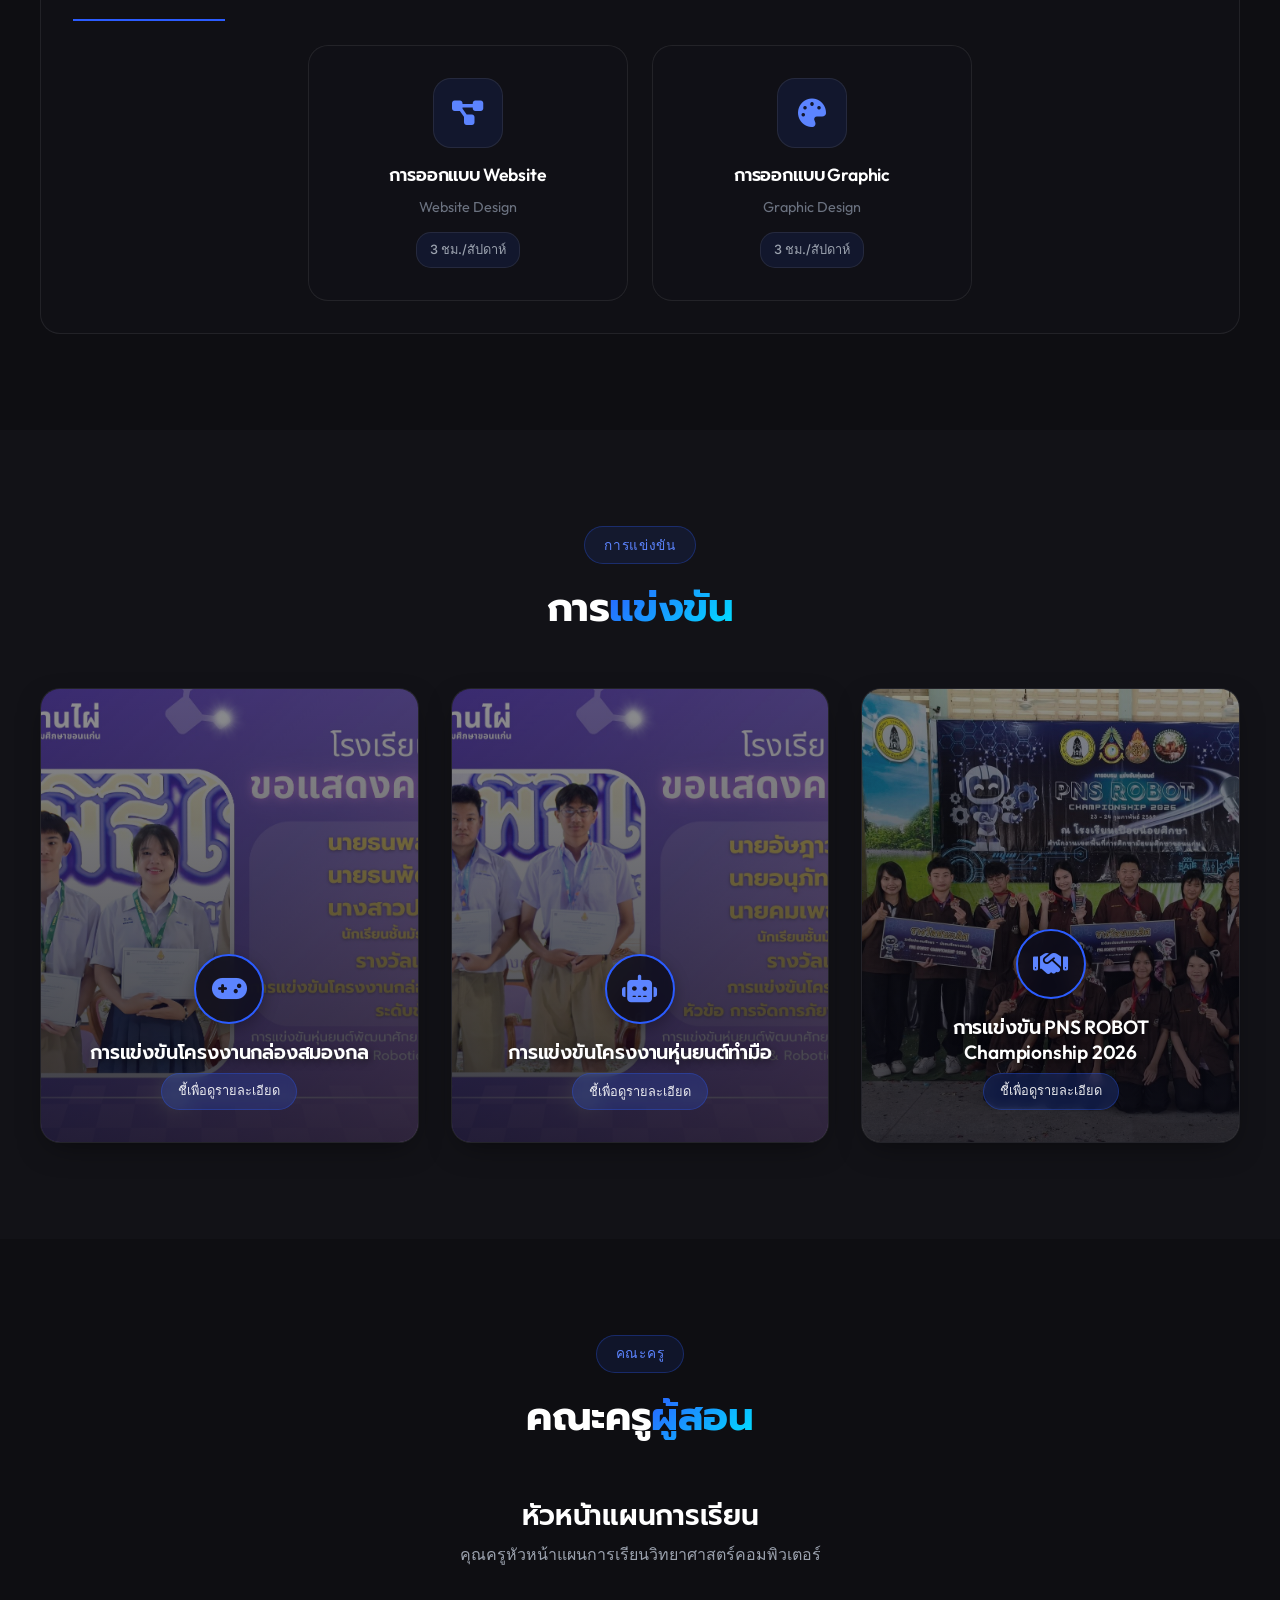
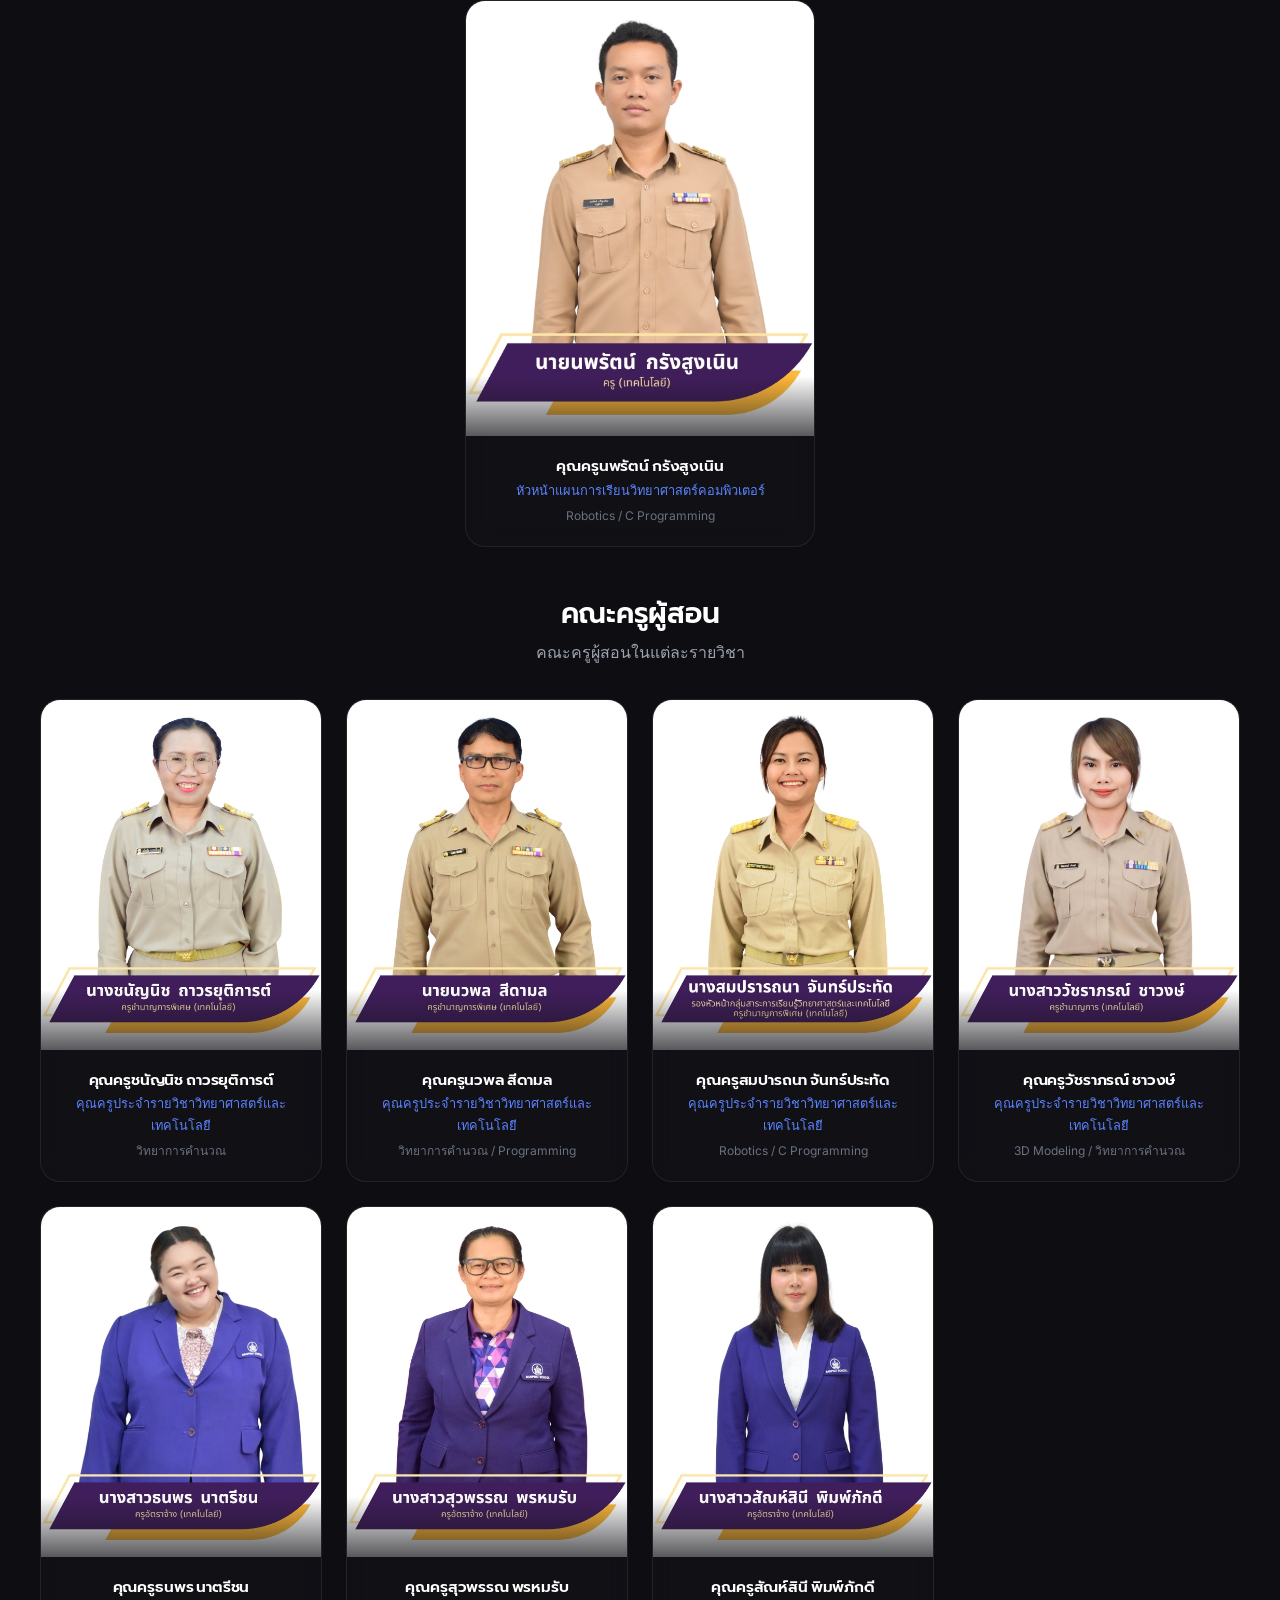
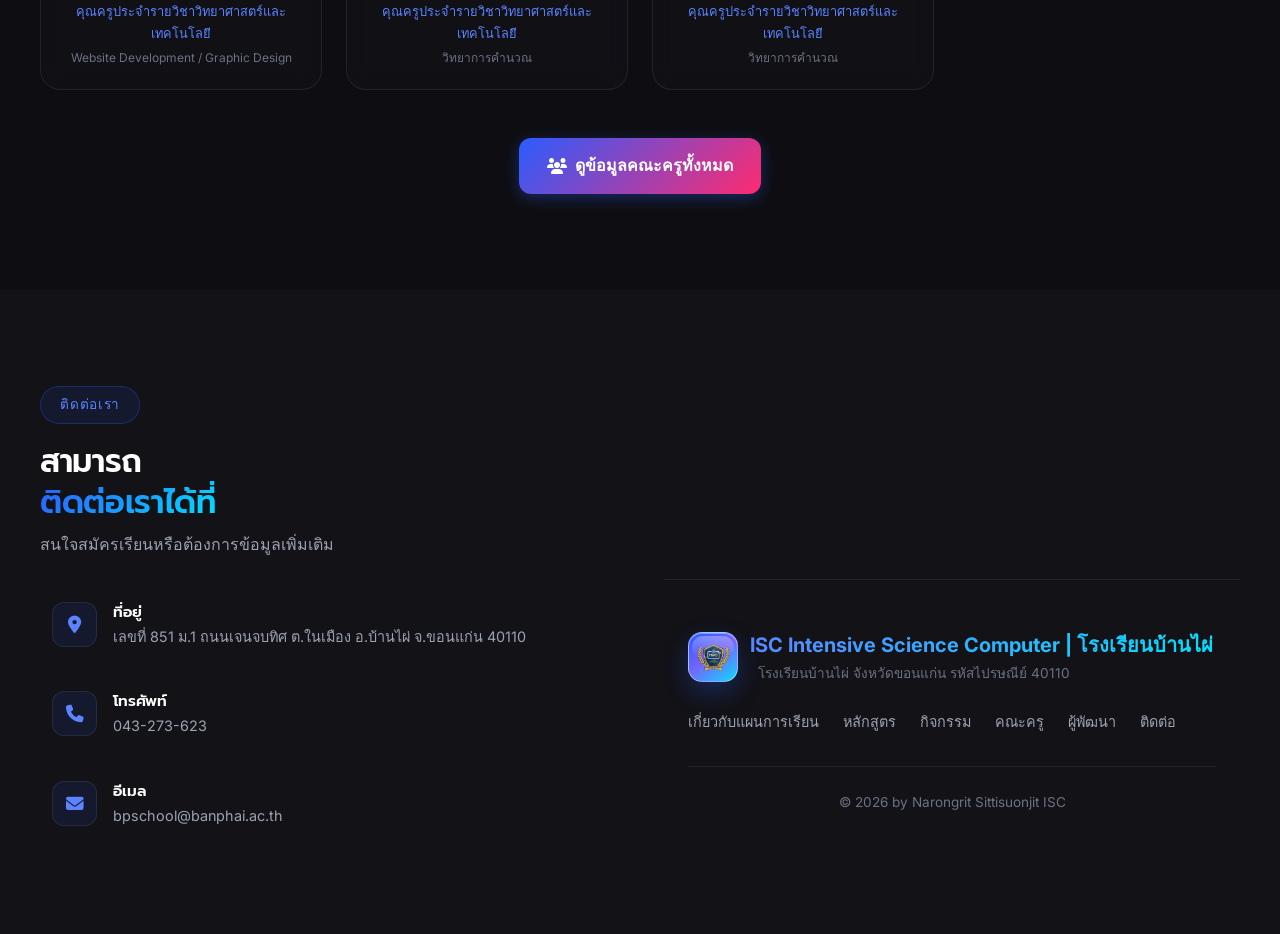
==== commit 96539aa7: "Add files via upload" ====
--- a/ISC website/index.html
+++ b/ISC website/index.html
@@ -10,8 +10,8 @@
     <link rel="preconnect" href="https://fonts.gstatic.com" crossorigin>
     <link href="https://fonts.googleapis.com/css2?family=Inter:wght@300;400;500;600;700;800;900&family=Outfit:wght@300;400;500;600;700;800;900&family=Fira+Code:wght@400;500&family=Prompt:wght@300;400;500;600;700&family=Kanit:wght@300;400;500;600;700;800&display=swap" rel="stylesheet">
     <link rel="stylesheet" href="https://cdnjs.cloudflare.com/ajax/libs/font-awesome/6.4.0/css/all.min.css">
-    <link rel="stylesheet" href="style.css">
-    <link rel="icon" type="image/png" href="image/isc logo.png">
+    <link rel="stylesheet" href="css/style.css">
+    <link rel="icon" type="image/png" href="assets/images/isc logo.png">
 </head>
 <body>
     <!-- Navigation -->
@@ -19,11 +19,11 @@
         <div class="nav-container">
             <a href="index.html" class="nav-logo">
                 <div class="logo-school">
-                    <img src="image/images-removebg-preview (1).png" alt="โลโก้โรงเรียนบ้านไผ่">
+                    <img src="assets/images/images-removebg-preview (1).png" alt="โลโก้โรงเรียนบ้านไผ่">
                 </div>
                 <div class="logo-divider"></div>
                 <div class="logo-icon">
-                    <img src="image/isc logo.png" alt="โลโก้สายการเรียน">
+                    <img src="assets/images/isc logo.png" alt="โลโก้สายการเรียน">
                 </div>
                 <div class="logo-text">
                     <span class="logo-main">ISC Intensive Science Computer</span>
@@ -41,15 +41,15 @@
                     <li class="nav-dropdown">
                         <a href="#about" class="nav-link">เกี่ยวกับแผนการเรียน <i class="fas fa-chevron-down nav-arrow"></i></a>
                         <ul class="dropdown-menu">
-                            <li><a href="m4.html"><i class="fas fa-graduation-cap"></i> มัธยมศึกษาปีที่ 4</a></li>
                             <li><a href="teachers.html"><i class="fas fa-chalkboard-teacher"></i> คณะครู</a></li>
                             <li><a href="#about"><i class="fas fa-star"></i> ภาพรวมแผนการเรียน</a></li>
                             <li><a href="#curriculum"><i class="fas fa-book"></i> หลักสูตรทั้งหมด</a></li>
                         </ul>
                     </li>
-                    <li><a href="#curriculum" class="nav-link">หลักสูตร <i class="fas fa-chevron-down nav-arrow"></i></a></li>
-                    <li><a href="#activities" class="nav-link">กิจกรรม <i class="fas fa-chevron-down nav-arrow"></i></a></li>
+                    <li><a href="#curriculum" class="nav-link">หลักสูตร</a></li>
+                    <li><a href="#activities" class="nav-link">กิจกรรม</a></li>
                     <li><a href="teachers.html" class="nav-link">คณะครู</a></li>
+                    <li><a href="developer.html" class="nav-link">ผู้พัฒนา</a></li>
                     <li><a href="#contact" class="nav-link">ติดต่อ</a></li>
                 </ul>
                 <a href="#apply" class="nav-cta">สมัครเรียน</a>
@@ -261,16 +261,16 @@
                 </div>
                 <div class="about-image slideshow-container">
                     <div class="slideshow-fade">
-                        <img src="slide image/slide1.jpg" alt="กิจกรรมกลุ่ม">
+                        <img src="assets/images/slide1.jpg" alt="กิจกรรมกลุ่ม">
                     </div>
                     <div class="slideshow-fade">
-                        <img src="slide image/slide2.jpg" alt="การเรียนรู้เทคโนโลยี">
+                        <img src="assets/images/slide2.jpg" alt="การเรียนรู้เทคโนโลยี">
                     </div>
                     <div class="slideshow-fade">
-                        <img src="slide image/slide3.jpg" alt="การแข่งขัน">
+                        <img src="assets/images/slide3.jpg" alt="การแข่งขัน">
                     </div>
                     <div class="slideshow-fade">
-                        <img src="slide image/slide4.jpg" alt="ชมรมหุ่นยนต์">
+                        <img src="assets/images/slide4.jpg" alt="ชมรมหุ่นยนต์">
                     </div>
                     <!-- ตัวบ่งชี้ (optional) -->
                     <div class="slideshow-dots">
@@ -290,77 +290,58 @@
                 <h2 class="section-title">รายวิชา<span class="highlight">ที่เปิดสอน</span></h2>
             </div>
             
-            <div class="curriculum-tabs">
-                <button class="tab-btn active" data-tab="year1">ม.4</button>
-                <button class="tab-btn" data-tab="year2">ม.5</button>
-                <button class="tab-btn" data-tab="year3">ม.6</button>
-            </div>
-            
-            <div class="tab-content active" id="year1">
-                <div class="subjects-grid">
-                    <div class="subject-card">
-                        <div class="subject-icon"><i class="fab fa-python"></i></div>
-                        <h4>พื้นฐานการเขียนโปรแกรม</h4>
-                        <p>Python Programming</p>
-                        <span class="subject-hours">2 ชม./สัปดาห์</span>
-                    </div>
-                    <div class="subject-card">
-                        <div class="subject-icon"><i class="fas fa-sitemap"></i></div>
-                        <h4>โครงสร้างข้อมูล</h4>
-                        <p>Data Structures</p>
-                        <span class="subject-hours">2 ชม./สัปดาห์</span>
-                    </div>
-                    <div class="subject-card">
-                        <div class="subject-icon"><i class="fas fa-database"></i></div>
-                        <h4>ระบบฐานข้อมูล</h4>
-                        <p>Database Systems</p>
-                        <span class="subject-hours">2 ชม./สัปดาห์</span>
-                    </div>
-                </div>
-            </div>
-            
-            <div class="tab-content" id="year2">
-                <div class="subjects-grid">
-                    <div class="subject-card">
-                        <div class="subject-icon"><i class="fa-solid fa-gamepad"></i></div>
-                        <h4>การออกแบบเกมด้วยโปรแกรม Construct 2</h4>
-                        <p>Design Games with Construct 2</p>
-                        <span class="subject-hours">3 ชม./สัปดาห์</span>
-                    </div>
-                    <div class="subject-card">
-                        <div class="subject-icon"><i class="fas fa-globe"></i></div>
-                        <h4>การพัฒนาเว็บแอปพลิเคชัน</h4>
-                        <p>Web Development</p>
-                        <span class="subject-hours">2 ชม./สัปดาห์</span>
-                    </div>
-                    <div class="subject-card">
-                        <div class="subject-icon"><i class="fas fa-brain"></i></div>
-                        <h4>ปัญญาประดิษฐ์เบื้องต้น</h4>
-                        <p>Introduction to AI</p>
-                        <span class="subject-hours">2 ชม./สัปดาห์</span>
-                    </div>
-                </div>
-            </div>
-            
-            <div class="tab-content" id="year3">
-                <div class="subjects-grid">
-                    <div class="subject-card">
-                        <div class="subject-icon"><i class="fas fa-project-diagram"></i></div>
-                        <h4>โครงงานวิทยาศาสตร์</h4>
-                        <p>Senior Project</p>
-                        <span class="subject-hours">4 ชม./สัปดาห์</span>
-                    </div>
-                    <div class="subject-card">
-                        <div class="subject-icon"><i class="fas fa-shield-alt"></i></div>
-                        <h4>ความมั่นคงไซเบอร์</h4>
-                        <p>Cybersecurity</p>
-                        <span class="subject-hours">2 ชม./สัปดาห์</span>
-                    </div>
-                    <div class="subject-card">
-                        <div class="subject-icon"><i class="fas fa-briefcase"></i></div>
-                        <h4>การฝึกงาน</h4>
-                        <p>Internship</p>
-                        <span class="subject-hours">ตลอดภาคเรียน</span>
+            <div class="curriculum-all">
+                <div class="curriculum-level">
+                    <h3 class="curriculum-level-title">มัธยมศึกษาปีที่ 4</h3>
+                    <div class="subjects-grid">
+                        <div class="subject-card">
+                            <div class="subject-icon"><i class="fab fa-c"></i></div>
+                            <h4>พื้นฐานการเขียนโปรแกรม</h4>
+                            <p>C Programming</p>
+                            <span class="subject-hours">3 ชม./สัปดาห์</span>
+                        </div>
+                        <div class="subject-card">
+                            <div class="subject-icon"><i class="fas fa-robot"></i></div>
+                            <h4>การประกอบหุ่นยนต์</h4>
+                            <p>Robotics</p>
+                            <span class="subject-hours">3 ชม./สัปดาห์</span>
+                        </div>
+                    </div>
+                </div>
+
+                <div class="curriculum-level">
+                    <h3 class="curriculum-level-title">มัธยมศึกษาปีที่ 5</h3>
+                    <div class="subjects-grid">
+                        <div class="subject-card">
+                            <div class="subject-icon"><i class="fa-solid fa-gamepad"></i></div>
+                            <h4>การออกแบบเกมด้วยโปรแกรม Construct 2</h4>
+                            <p>Design Games with Construct 2</p>
+                            <span class="subject-hours">3 ชม./สัปดาห์</span>
+                        </div>
+                        <div class="subject-card">
+                            <div class="subject-icon"><i class="fas fa-palette"></i></div>
+                            <h4>การออกแบบ Graphic</h4>
+                            <p>Graphic Design</p>
+                            <span class="subject-hours">3 ชม./สัปดาห์</span>
+                        </div>
+                    </div>
+                </div>
+
+                <div class="curriculum-level">
+                    <h3 class="curriculum-level-title">มัธยมศึกษาปีที่ 6</h3>
+                    <div class="subjects-grid">
+                        <div class="subject-card">
+                            <div class="subject-icon"><i class="fas fa-project-diagram"></i></div>
+                            <h4>การออกแบบ Website</h4>
+                            <p>Website Design</p>
+                            <span class="subject-hours">3 ชม./สัปดาห์</span>
+                        </div>
+                        <div class="subject-card">
+                            <div class="subject-icon"><i class="fas fa-palette"></i></div>
+                            <h4>การออกแบบ Graphic</h4>
+                            <p>Graphic Design</p>
+                            <span class="subject-hours">3 ชม./สัปดาห์</span>
+                        </div>
                     </div>
                 </div>
             </div>
@@ -371,14 +352,14 @@
     <section id="activities" class="section activities">
         <div class="container">
             <div class="section-header">
-                <span class="section-tag">กิจกรรม</span>
-                <h2 class="section-title">กิจกรรม<span class="highlight">ที่น่าสนใจ</span></h2>
+                <span class="section-tag">การแข่งขัน</span>
+                <h2 class="section-title">การ<span class="highlight">แข่งขัน</span></h2>
             </div>
             
             <div class="activities-grid">
                 <a href="https://www.facebook.com/share/p/1CTG7P3BN4/" target="_blank" class="activity-block" data-activity="gamejam">
                     <div class="activity-image">
-                        <img src="image/activity1.jpg" alt="การแข่งขัน Arduino">
+                        <img src="assets/images/activity1.jpg" alt="การแข่งขัน Arduino">
                         <div class="activity-overlay"></div>
                     </div>
                     <div class="activity-static">
@@ -400,7 +381,7 @@
                 
                 <a href="https://www.facebook.com/share/p/1CTG7P3BN4/" target="_blank" class="activity-block" data-activity="robot">
                     <div class="activity-image">
-                        <img src="image/activity2.jpg" alt="แข่งขันโครงงานหุ่นยนต์ทำมือ">
+                        <img src="assets/images/activity2.jpg" alt="แข่งขันโครงงานหุ่นยนต์ทำมือ">
                         <div class="activity-overlay"></div>
                     </div>
                     <div class="activity-static">
@@ -422,7 +403,7 @@
                 
                 <a href="https://www.facebook.com/share/p/1Cbt4JyqsA/" target="_blank" class="activity-block" data-activity="alumni">
                     <div class="activity-image">
-                        <img src="slide image/slide1.jpg" alt="PNS Robotics Competition">
+                        <img src="assets/images/slide1.jpg" alt="PNS Robotics Competition">
                         <div class="activity-overlay"></div>
                     </div>
                     <div class="activity-static">
@@ -449,24 +430,36 @@
         <div class="container">
             <div class="section-header">
                 <span class="section-tag">คณะครู</span>
-                <h2 class="section-title">ทีม<span class="highlight">ผู้สอน</span></h2>
+                <h2 class="section-title">คณะครู<span class="highlight">ผู้สอน</span></h2>
+            </div>
+
+            <div class="leadership-section-intro">
+                <h3>หัวหน้าแผนการเรียน</h3>
+                <p>คุณครูหัวหน้าแผนการเรียนวิทยาศาสตร์คอมพิวเตอร์</p>
+            </div>
+
+            <div class="leadership-grid">
+                <div class="teacher-card featured">
+                    <div class="teacher-avatar">
+                        <img src="assets/images/นพรัตน์-กรังสูงเนิน.jpg" alt="คุณครูนพรัตน์">
+                    </div>
+                    <div class="teacher-info">
+                        <h4>คุณครูนพรัตน์ กรังสูงเนิน</h4>
+                        <p class="teacher-role">หัวหน้าแผนการเรียนวิทยาศาสตร์คอมพิวเตอร์</p>
+                        <p class="teacher-subject">Robotics / C Programming</p>
+                    </div>
+                </div>
+            </div>
+
+            <div class="leadership-section-intro" style="margin-top: 3rem;">
+                <h3>คณะครูผู้สอน</h3>
+                <p>คณะครูผู้สอนในแต่ละรายวิชา</p>
             </div>
             
             <div class="teachers-grid">
                 <div class="teacher-card">
                     <div class="teacher-avatar">
-                        <img src="image/Kru Aoom.jpg" alt="ครูอุ้ม">
-                    </div>
-                    <div class="teacher-info">
-                        <h4>คุณครูสมปรารถนา จันทร์ประถัด</h4>
-                        <p class="teacher-role">หัวหน้าแผนการเรียนวิทยาศาสตร์คอมพิวเตอร์</p>
-                        <p class="teacher-subject">Robotics / C Programming</p>
-                    </div>
-                </div>
-                
-                <div class="teacher-card">
-                    <div class="teacher-avatar">
-                        <img src="image/ชนัญนิช-ถาวรยุติการต์.jpg" alt="ครูนิด">
+                        <img src="assets/images/ชนัญนิช-ถาวรยุติการต์.jpg" alt="คุณครูชนัญนิช">
                     </div>
                     <div class="teacher-info">
                         <h4>คุณครูชนัญนิช ถาวรยุติการต์</h4>
@@ -477,78 +470,67 @@
                 
                 <div class="teacher-card">
                     <div class="teacher-avatar">
-                        <img src="image/นวพล-สีดามล.jpg" alt="ครูนวพล">
+                        <img src="assets/images/นวพล-สีดามล.jpg" alt="คุณครูนวพล">
                     </div>
                     <div class="teacher-info">
                         <h4>คุณครูนวพล สีดามล</h4>
                         <p class="teacher-role">คุณครูประจำรายวิชาวิทยาศาสตร์และเทคโนโลยี</p>
+                        <p class="teacher-subject">วิทยาการคำนวณ / Programming</p>
+                    </div>
+                </div>
+                
+                <div class="teacher-card">
+                    <div class="teacher-avatar">
+                        <img src="assets/images/Kru Aoom.jpg" alt="คุณครูสมปารถนา">
+                    </div>
+                    <div class="teacher-info">
+                        <h4>คุณครูสมปารถนา จันทร์ประทัด</h4>
+                        <p class="teacher-role">คุณครูประจำรายวิชาวิทยาศาสตร์และเทคโนโลยี</p>
+                        <p class="teacher-subject">Robotics / C Programming</p>
+                    </div>
+                </div>
+                
+                <div class="teacher-card">
+                    <div class="teacher-avatar">
+                        <img src="assets/images/วัชราภรณ์-ชาวงษ์.jpg" alt="คุณครูวัชราภรณ์">
+                    </div>
+                    <div class="teacher-info">
+                        <h4>คุณครูวัชราภรณ์ ชาวงษ์</h4>
+                        <p class="teacher-role">คุณครูประจำรายวิชาวิทยาศาสตร์และเทคโนโลยี</p>
+                        <p class="teacher-subject">3D Modeling / วิทยาการคำนวณ</p>
+                    </div>
+                </div>
+                
+                <div class="teacher-card">
+                    <div class="teacher-avatar">
+                        <img src="assets/images/ธนพร-นาตรีชน.jpg" alt="คุณครูธนพร">
+                    </div>
+                    <div class="teacher-info">
+                        <h4>คุณครูธนพร นาตรีชน</h4>
+                        <p class="teacher-role">คุณครูประจำรายวิชาวิทยาศาสตร์และเทคโนโลยี</p>
+                        <p class="teacher-subject">Website Development / Graphic Design</p>
+                    </div>
+                </div>
+                
+                <div class="teacher-card">
+                    <div class="teacher-avatar">
+                        <img src="assets/images/สุวพรรณ-พรหมรับ.jpg" alt="คุณครูสุวพรรณ">
+                    </div>
+                    <div class="teacher-info">
+                        <h4>คุณครูสุวพรรณ พรหมรับ</h4>
+                        <p class="teacher-role">คุณครูประจำรายวิชาวิทยาศาสตร์และเทคโนโลยี</p>
                         <p class="teacher-subject">วิทยาการคำนวณ</p>
                     </div>
                 </div>
                 
                 <div class="teacher-card">
                     <div class="teacher-avatar">
-                        <img src="https://images.unsplash.com/photo-1507003211169-0a1dd7228f2d?w=300" alt="อาจารย์กานต์">
-                    </div>
-                    <div class="teacher-info">
-                        <h4>อาจารย์กานต์ การดี</h4>
-                        <p class="teacher-role">ครูผู้สอน</p>
-                        <p class="teacher-subject">Programming & Algorithm</p>
-                    </div>
-                </div>
-                
-                <div class="teacher-card">
-                    <div class="teacher-avatar">
-                        <img src="https://images.unsplash.com/photo-1519085360753-af0119f7cbe7?w=300" alt="อาจารย์ประเสริฐ">
-                    </div>
-                    <div class="teacher-info">
-                        <h4>อาจารย์ประเสริฐ เก่งกาจ</h4>
-                        <p class="teacher-role">ครูผู้สอน</p>
-                        <p class="teacher-subject">Data Science</p>
-                    </div>
-                </div>
-                
-                <div class="teacher-card">
-                    <div class="teacher-avatar">
-                        <img src="https://images.unsplash.com/photo-1594744803329-e58b31de8bf5?w=300" alt="อาจารย์สุดา">
-                    </div>
-                    <div class="teacher-info">
-                        <h4>อาจารย์สุดา รัตน์</h4>
-                        <p class="teacher-role">ครูผู้สอน</p>
-                        <p class="teacher-subject">Mobile App Development</p>
-                    </div>
-                </div>
-                
-                <div class="teacher-card">
-                    <div class="teacher-avatar">
-                        <img src="https://images.unsplash.com/photo-1500648767791-00dcc994a43e?w=300" alt="อาจารย์มานพ">
-                    </div>
-                    <div class="teacher-info">
-                        <h4>อาจารย์มานพ ชาญชัย</h4>
-                        <p class="teacher-role">ครูผู้สอน</p>
-                        <p class="teacher-subject">Software Engineering</p>
-                    </div>
-                </div>
-                
-                <div class="teacher-card">
-                    <div class="teacher-avatar">
-                        <img src="https://images.unsplash.com/photo-1438761681033-6461ffad8d80?w=300" alt="อาจารย์พรทิพย์">
-                    </div>
-                    <div class="teacher-info">
-                        <h4>อาจารย์พรทิพย์ วงศ์</h4>
-                        <p class="teacher-role">ครูผู้สอน</p>
-                        <p class="teacher-subject">Computer Graphics</p>
-                    </div>
-                </div>
-                
-                <div class="teacher-card">
-                    <div class="teacher-avatar">
-                        <img src="https://images.unsplash.com/photo-1506794778202-cad84cf45f1d?w=300" alt="อาจารย์วิชัย">
-                    </div>
-                    <div class="teacher-info">
-                        <h4>อาจารย์วิชัย ศรีสุข</h4>
-                        <p class="teacher-role">ครูผู้สอน</p>
-                        <p class="teacher-subject">Cloud Computing</p>
+                        <img src="assets/images/สัณห์สินี-พิมพ์ภักดี.jpg" alt="คุณครูสัณห์สินี">
+                    </div>
+                    <div class="teacher-info">
+                        <h4>คุณครูสัณห์สินี พิมพ์ภักดี</h4>
+                        <p class="teacher-role">คุณครูประจำรายวิชาวิทยาศาสตร์และเทคโนโลยี</p>
+                        <p class="teacher-subject">วิทยาการคำนวณ</p>
                     </div>
                 </div>
             </div>
@@ -568,7 +550,7 @@
             <div class="contact-wrapper">
                 <div class="contact-info">
                     <span class="section-tag">ติดต่อเรา</span>
-                    <h2>มาเรียนรู้<br><span class="highlight">ไปด้วยกัน</span></h2>
+                    <h2>สามารถ<br><span class="highlight">ติดต่อเราได้ที่</span></h2>
                     <p>สนใจสมัครเรียนหรือต้องการข้อมูลเพิ่มเติม</p>
                     
                     <div class="contact-details">
@@ -576,54 +558,25 @@
                             <i class="fas fa-map-marker-alt"></i>
                             <div>
                                 <h4>ที่อยู่</h4>
-                                <p>เลขที่ 999 หมู่ 13 ตำบลบ้านไผ่ อำเภอบ้านไผ่ จังหวัดขอนแก่น 40110</p>
+                                <p>เลขที่ 851 ม.1 ถนนเจนจบทิศ ต.ในเมือง อ.บ้านไผ่ จ.ขอนแก่น 40110</p>
                             </div>
                         </div>
                         <div class="contact-item">
                             <i class="fas fa-phone"></i>
                             <div>
                                 <h4>โทรศัพท์</h4>
-                                <p>043-238-000</p>
+                                <p>043-273-623</p>
                             </div>
                         </div>
                         <div class="contact-item">
                             <i class="fas fa-envelope"></i>
                             <div>
                                 <h4>อีเมล</h4>
-                                <p>skkbanphai@kku.ac.th</p>
+                                <p>bpschool@banphai.ac.th</p>
                             </div>
                         </div>
                     </div>
                 </div>
-                
-                <div class="contact-form-wrapper">
-                    <form class="contact-form" id="contactForm">
-                        <div class="form-group">
-                            <input type="text" id="name" placeholder="ชื่อ-นามสกุล" required>
-                        </div>
-                        <div class="form-group">
-                            <input type="email" id="email" placeholder="อีเมล" required>
-                        </div>
-                        <div class="form-group">
-                            <select id="subject" required>
-                                <option value="">เลือกหัวข้อ</option>
-                                <option value="admission">สอบถามการรับสมัคร</option>
-                                <option value="curriculum">สอบถามหลักสูตร</option>
-                                <option value="other">อื่นๆ</option>
-                            </select>
-                        </div>
-                        <div class="form-group">
-                            <textarea id="message" rows="4" placeholder="ข้อความ" required></textarea>
-                        </div>
-                        <button type="submit" class="btn btn-primary btn-full">
-                            <span>ส่งข้อความ</span>
-                            <i class="fas fa-paper-plane"></i>
-                        </button>
-                    </form>
-                </div>
-            </div>
-        </div>
-    </section>
 
     <!-- Footer -->
     <footer class="footer">
@@ -631,23 +584,24 @@
             <div class="footer-content">
                 <div class="footer-brand">
                     <div class="logo-icon" style="width: 50px; height: 50px;">
-                        <i class="fas fa-laptop-code"></i>
+                        <img src="assets/images/isc logo.png" alt="โลโก้สายการเรียน">
                     </div>
                     <div>
-                        <span>ICS BANPHAI</span>
-                        <p>โรงเรียนสาธิตมหาวิทยาลัยขอนแก่น ฝ่ายมัธยมศึกษา (บ้านไผ่)</p>
+                        <span>ISC Intensive Science Computer | โรงเรียนบ้านไผ่</span>
+                        <p>โรงเรียนบ้านไผ่ จังหวัดขอนแก่น รหัสไปรษณีย์ 40110</p>
                     </div>
                 </div>
                 <div class="footer-links">
-                    <a href="#about">เกี่ยวกับเรา</a>
+                    <a href="#about">เกี่ยวกับแผนการเรียน</a>
                     <a href="#curriculum">หลักสูตร</a>
                     <a href="#activities">กิจกรรม</a>
                     <a href="teachers.html">คณะครู</a>
+                    <a href="developer.html">ผู้พัฒนา</a>
                     <a href="#contact">ติดต่อ</a>
                 </div>
             </div>
             <div class="footer-bottom">
-                <p>&copy; 2025 โรงเรียนสาธิตมหาวิทยาลัยขอนแก่น ฝ่ายมัธยมศึกษา (บ้านไผ่)</p>
+                <p>&copy; 2026 by Narongrit Sittisuonjit ISC</p>
             </div>
         </div>
     </footer>
@@ -656,6 +610,6 @@
         <i class="fas fa-arrow-up"></i>
     </button>
 
-    <script src="script.js"></script>
+    <script src="js/script.js"></script>
 </body>
 </html>
--- a/ISC website/css/style.css
+++ b/ISC website/css/style.css
@@ -0,0 +1,3118 @@
+﻿/* ==========================================
+   ISC BANPHAI - Modern Dark Theme
+   Glassmorphism + Neon Accents
+   ========================================== */
+
+/* ==========================================
+   CSS Variables
+   ========================================== */
+:root {
+    /* Primary Palette - IVAO Creators Aesthetic */
+    --primary: #2b5cff;
+    --primary-dark: #1a43d6;
+    --primary-light: #5c84ff;
+    --secondary: #00e1ff;
+    --accent: #00e1ff;
+    --accent-warm: #ff2b70;
+    --accent-green: #00e676;
+    --accent-gold: #ffc400;
+    
+    /* Dark Backgrounds */
+    --bg-deep: #09090b;
+    --bg-dark: #121217;
+    --bg-card: rgba(18, 18, 23, 0.7);
+    --bg-card-hover: rgba(28, 28, 35, 0.85);
+    --bg-glass: rgba(255, 255, 255, 0.02);
+    --bg-glass-strong: rgba(255, 255, 255, 0.05);
+    --bg-section-alt: #0e0e12;
+    
+    /* Text Colors */
+    --text: #f3f4f6;
+    --text-secondary: #9ca3af;
+    --text-muted: #6b7280;
+    --text-white: #ffffff;
+    
+    /* Borders & Shadows */
+    --border: rgba(255, 255, 255, 0.08);
+    --border-hover: rgba(255, 255, 255, 0.15);
+    --border-glow: rgba(43, 92, 255, 0.3);
+    --shadow: 0 10px 30px -10px rgba(0, 0, 0, 0.5);
+    --shadow-glow: 0 0 30px rgba(43, 92, 255, 0.15);
+    --shadow-hover: 0 20px 40px -10px rgba(0, 0, 0, 0.6);
+    
+    /* Transitions */
+    --ease: cubic-bezier(0.4, 0, 0.2, 1);
+    --ease-bounce: cubic-bezier(0.34, 1.56, 0.64, 1);
+    --transition: all 0.3s cubic-bezier(0.4, 0, 0.2, 1);
+    
+    /* Fonts */
+    --font: 'Outfit', 'Prompt', 'Inter', sans-serif;
+    --font-body: 'Inter', 'Sarabun', sans-serif;
+    --font-en: 'Outfit', 'Inter', sans-serif;
+    --font-mono: 'Fira Code', monospace;
+}
+
+/* ==========================================
+   Global Reset & Base
+   ========================================== */
+*, *::before, *::after {
+    margin: 0;
+    padding: 0;
+    box-sizing: border-box;
+}
+
+html {
+    min-height: 100%;
+    scroll-behavior: smooth;
+    scrollbar-width: thin;
+    scrollbar-color: var(--primary) var(--bg-dark);
+}
+
+/* Custom Scrollbar */
+::-webkit-scrollbar {
+    width: 8px;
+}
+::-webkit-scrollbar-track {
+    background: var(--bg-dark);
+}
+::-webkit-scrollbar-thumb {
+    background: linear-gradient(180deg, var(--primary), var(--secondary));
+    border-radius: 4px;
+}
+::-webkit-scrollbar-thumb:hover {
+    background: linear-gradient(180deg, var(--primary-light), var(--accent));
+}
+
+body {
+    min-height: 100vh;
+    display: flex;
+    flex-direction: column;
+    font-family: var(--font-body);
+    background: var(--bg-deep);
+    color: var(--text);
+    line-height: 1.7;
+    overflow-x: hidden;
+    -webkit-font-smoothing: antialiased;
+    -moz-osx-font-smoothing: grayscale;
+}
+
+h1, h2, h3, h4, h5, h6 {
+    font-family: var(--font);
+    font-weight: 600;
+    letter-spacing: -0.01em;
+    line-height: 1.3;
+}
+
+img {
+    max-width: 100%;
+    transition: opacity 0.3s ease, transform 0.5s ease;
+}
+
+a {
+    text-decoration: none;
+    color: inherit;
+}
+
+/* ==========================================
+   Navigation
+   ========================================== */
+.navbar {
+    position: fixed;
+    top: 15px;
+    left: 50%;
+    transform: translateX(-50%) translateY(0);
+    width: 95%;
+    max-width: 1400px;
+    z-index: 1000;
+    background: var(--bg-card);
+    backdrop-filter: blur(20px);
+    -webkit-backdrop-filter: blur(20px);
+    border: 1px solid var(--border);
+    border-radius: 50px;
+    box-shadow: 
+        0 8px 32px rgba(0, 0, 0, 0.3),
+        inset 0 1px 0 rgba(255, 255, 255, 0.05);
+    transition: all 0.4s var(--ease);
+}
+
+.navbar:hover {
+    border-color: var(--border-hover);
+    box-shadow: 
+        0 12px 40px rgba(0, 0, 0, 0.4),
+        var(--shadow-glow),
+        inset 0 1px 0 rgba(255, 255, 255, 0.08);
+    transform: translateX(-50%) translateY(-2px);
+}
+
+.navbar.scrolled {
+    background: var(--bg-card-hover);
+    box-shadow: 
+        0 4px 20px rgba(0, 0, 0, 0.4),
+        0 0 20px rgba(43, 92, 255, 0.1);
+}
+
+.navbar.hide {
+    transform: translateX(-50%) translateY(-120%);
+    opacity: 0;
+}
+
+.nav-container {
+    max-width: 1400px;
+    margin: 0 auto;
+    padding: 0.6rem 2rem;
+    display: flex;
+    align-items: center;
+    justify-content: space-between;
+}
+
+/* Logo Styles */
+.nav-logo {
+    display: flex;
+    align-items: center;
+    gap: 0.75rem;
+    text-decoration: none;
+    color: var(--text);
+}
+
+.logo-school {
+    width: 48px;
+    height: 48px;
+    padding: 5px;
+    background: linear-gradient(135deg, #ffffff 0%, #f3edff 100%);
+    border: 2px solid rgba(124, 58, 237, 0.45);
+    border-radius: 14px;
+    display: flex;
+    align-items: center;
+    justify-content: center;
+    flex-shrink: 0;
+    box-shadow: 0 6px 18px rgba(124, 58, 237, 0.28), 0 0 0 4px rgba(124, 58, 237, 0.08);
+    transition: transform 0.3s ease, box-shadow 0.3s ease;
+}
+
+.logo-school img {
+    width: 100%;
+    height: 100%;
+    object-fit: contain;
+    transition: transform 0.3s ease;
+    filter: drop-shadow(0 2px 5px rgba(76, 29, 149, 0.35)) saturate(1.18) contrast(1.08);
+}
+
+.nav-logo:hover .logo-school img {
+    transform: scale(1.1);
+}
+
+.nav-logo:hover .logo-school {
+    transform: translateY(-1px);
+    box-shadow: 0 9px 24px rgba(124, 58, 237, 0.36), 0 0 0 5px rgba(124, 58, 237, 0.12);
+}
+
+.logo-divider {
+    width: 1px;
+    height: 30px;
+    background: linear-gradient(180deg, transparent, var(--primary), transparent);
+    margin: 0 0.5rem;
+    opacity: 0.5;
+}
+
+.logo-icon {
+    width: 45px;
+    height: 45px;
+    background: linear-gradient(145deg, #1f4fff 0%, #6d5cff 48%, #00d9ff 100%);
+    border: 1px solid rgba(255, 255, 255, 0.45);
+    border-radius: 14px;
+    display: flex;
+    align-items: center;
+    justify-content: center;
+    color: white;
+    font-size: 1.25rem;
+    position: relative;
+    overflow: hidden;
+    box-shadow: 0 10px 24px rgba(43, 92, 255, 0.28), inset 0 1px 0 rgba(255, 255, 255, 0.35);
+    transition: transform 0.35s var(--ease), box-shadow 0.35s var(--ease);
+}
+
+.logo-icon::before {
+    content: "";
+    position: absolute;
+    inset: 3px 3px auto 3px;
+    height: 42%;
+    border-radius: 11px 11px 8px 8px;
+    background: linear-gradient(180deg, rgba(255, 255, 255, 0.32), rgba(255, 255, 255, 0));
+    pointer-events: none;
+}
+
+.logo-icon i {
+    position: relative;
+    z-index: 1;
+    text-shadow: 0 2px 8px rgba(10, 22, 80, 0.35);
+}
+
+.logo-icon img {
+    width: 100%;
+    height: 100%;
+    object-fit: contain;
+    border-radius: 8px;
+    transition: transform 0.3s ease;
+}
+
+.nav-logo:hover .logo-icon img {
+    transform: scale(1.1);
+}
+
+.nav-logo:hover .logo-icon {
+    transform: translateY(-1px) rotate(4deg) scale(1.06);
+    box-shadow: 0 14px 30px rgba(43, 92, 255, 0.36), inset 0 1px 0 rgba(255, 255, 255, 0.45);
+}
+
+.logo-text {
+    display: flex;
+    flex-direction: column;
+}
+
+.logo-main {
+    font-size: 1.15rem;
+    font-weight: 700;
+    background: linear-gradient(135deg, var(--primary-light), var(--secondary));
+    -webkit-background-clip: text;
+    -webkit-text-fill-color: transparent;
+    background-clip: text;
+    line-height: 1.2;
+}
+
+.logo-sub {
+    font-size: 0.7rem;
+    color: var(--text-muted);
+    display: block;
+}
+
+/* Navigation Menu */
+.nav-menu {
+    display: flex;
+    align-items: center;
+    gap: 1rem;
+}
+
+.nav-list {
+    display: flex;
+    list-style: none;
+    gap: 0.25rem;
+}
+
+.nav-link {
+    color: var(--text-secondary);
+    text-decoration: none;
+    padding: 0.55rem 0.85rem;
+    border-radius: 25px;
+    font-weight: 500;
+    font-size: 0.9rem;
+    letter-spacing: 0.02em;
+    transition: all 0.3s var(--ease);
+    position: relative;
+    display: flex;
+    align-items: center;
+    gap: 0.4rem;
+    font-family: var(--font);
+}
+
+.nav-arrow {
+    font-size: 0.7rem;
+    transition: transform 0.3s ease;
+    opacity: 0.7;
+}
+
+.nav-link:hover .nav-arrow,
+.nav-link.active .nav-arrow {
+    transform: rotate(180deg);
+    opacity: 1;
+}
+
+.nav-link:hover,
+.nav-link.active {
+    color: var(--text-white);
+    background: rgba(43, 92, 255, 0.15);
+    transform: translateY(-1px);
+}
+
+.nav-link::after {
+    content: '';
+    position: absolute;
+    bottom: 4px;
+    left: 50%;
+    transform: translateX(-50%) scaleX(0);
+    width: 40%;
+    height: 2px;
+    background: linear-gradient(90deg, transparent, var(--primary), transparent);
+    border-radius: 2px;
+    transition: all 0.3s var(--ease);
+}
+
+.nav-link:hover::after,
+.nav-link.active::after {
+    transform: translateX(-50%) scaleX(1);
+}
+
+/* CTA Button */
+.nav-cta {
+    padding: 0.65rem 1.1rem;
+    background: linear-gradient(135deg, var(--primary), var(--accent-warm));
+    color: white;
+    text-decoration: none;
+    border-radius: 25px;
+    font-weight: 600;
+    font-size: 0.9rem;
+    letter-spacing: 0.03em;
+    transition: all 0.3s var(--ease);
+    box-shadow: 0 4px 15px rgba(43, 92, 255, 0.4);
+    position: relative;
+    overflow: hidden;
+    font-family: var(--font);
+}
+
+.nav-cta::before {
+    content: '';
+    position: absolute;
+    top: 0;
+    left: -100%;
+    width: 100%;
+    height: 100%;
+    background: linear-gradient(90deg, transparent, rgba(255,255,255,0.3), transparent);
+    transition: left 0.5s ease;
+}
+
+.nav-cta:hover::before {
+    left: 100%;
+}
+
+.nav-cta:hover {
+    transform: translateY(-2px) scale(1.02);
+    box-shadow: 0 8px 25px rgba(43, 92, 255, 0.5);
+}
+
+/* Dropdown */
+.nav-dropdown {
+    position: relative;
+}
+
+.dropdown-menu {
+    position: absolute;
+    top: calc(100% + 15px);
+    left: 50%;
+    transform: translateX(-50%) translateY(-10px);
+    background: rgba(28, 28, 35, 0.95);
+    backdrop-filter: blur(20px);
+    -webkit-backdrop-filter: blur(20px);
+    border-radius: 20px;
+    padding: 0.8rem 0.5rem;
+    min-width: 220px;
+    box-shadow: 0 20px 50px rgba(0, 0, 0, 0.5);
+    border: 1px solid var(--border);
+    opacity: 0;
+    visibility: hidden;
+    transition: all 0.3s var(--ease);
+    list-style: none;
+    z-index: 1001;
+}
+
+.dropdown-menu::before {
+    content: '';
+    position: absolute;
+    top: -8px;
+    left: 50%;
+    transform: translateX(-50%);
+    width: 0;
+    height: 0;
+    border-left: 8px solid transparent;
+    border-right: 8px solid transparent;
+    border-bottom: 8px solid rgba(28, 28, 35, 0.95);
+}
+
+.nav-dropdown:hover .dropdown-menu {
+    opacity: 1;
+    visibility: visible;
+    transform: translateX(-50%) translateY(0);
+}
+
+.dropdown-menu li {
+    margin: 0;
+}
+
+.dropdown-menu a {
+    display: flex;
+    align-items: center;
+    gap: 0.75rem;
+    padding: 0.8rem 1.2rem;
+    color: var(--text-secondary);
+    text-decoration: none;
+    font-size: 0.9rem;
+    font-weight: 500;
+    border-radius: 12px;
+    transition: all 0.25s ease;
+    white-space: nowrap;
+}
+
+.dropdown-menu a i {
+    font-size: 1rem;
+    color: var(--primary);
+    transition: all 0.25s ease;
+}
+
+.dropdown-menu a:hover {
+    background: rgba(43, 92, 255, 0.15);
+    color: var(--text-white);
+    transform: translateX(5px);
+}
+
+.dropdown-menu a:hover i {
+    transform: scale(1.2);
+    color: var(--secondary);
+}
+
+/* Mobile Toggle */
+.nav-toggle {
+    display: none;
+    background: none;
+    border: none;
+    cursor: pointer;
+    padding: 0.5rem;
+    z-index: 1001;
+}
+
+.hamburger {
+    display: block;
+    width: 25px;
+    height: 3px;
+    background: var(--primary-light);
+    border-radius: 3px;
+    position: relative;
+    transition: var(--transition);
+}
+
+.hamburger::before,
+.hamburger::after {
+    content: '';
+    position: absolute;
+    width: 100%;
+    height: 100%;
+    background: var(--primary-light);
+    border-radius: 3px;
+    transition: var(--transition);
+}
+
+.hamburger::before { top: -8px; }
+.hamburger::after { top: 8px; }
+
+.nav-toggle.active .hamburger {
+    background: transparent;
+}
+
+.nav-toggle.active .hamburger::before {
+    top: 0;
+    transform: rotate(45deg);
+    background: var(--accent-warm);
+}
+
+.nav-toggle.active .hamburger::after {
+    top: 0;
+    transform: rotate(-45deg);
+    background: var(--accent-warm);
+}
+
+/* ==========================================
+   HERO SECTION
+   ========================================== */
+.hero {
+    min-height: 100vh;
+    display: flex;
+    align-items: center;
+    padding: 6rem 1.5rem 4rem;
+    background: 
+        radial-gradient(ellipse at 50% 0%, rgba(43, 92, 255, 0.15) 0%, transparent 50%),
+        var(--bg-deep);
+    position: relative;
+    overflow: hidden;
+}
+
+/* Background Effects */
+.hero-bg {
+    position: absolute;
+    top: 0;
+    left: 0;
+    width: 100%;
+    height: 100%;
+    pointer-events: none;
+}
+
+.grid-lines {
+    position: absolute;
+    top: 0;
+    left: 0;
+    width: 100%;
+    height: 100%;
+    background-image: 
+        linear-gradient(var(--border) 1px, transparent 1px),
+        linear-gradient(90deg, var(--border) 1px, transparent 1px);
+    background-size: 60px 60px;
+    mask-image: linear-gradient(to bottom, rgba(0,0,0,0.2) 0%, transparent 60%);
+    -webkit-mask-image: linear-gradient(to bottom, rgba(0,0,0,0.2) 0%, transparent 60%);
+}
+
+.particles {
+    position: absolute;
+    top: 0;
+    left: 0;
+    width: 100%;
+    height: 100%;
+}
+
+.particle {
+    position: absolute;
+    width: 3px;
+    height: 3px;
+    background: var(--primary);
+    border-radius: 50%;
+    box-shadow: 0 0 6px rgba(43, 92, 255, 0.6);
+    animation: float-particle 12s infinite;
+    opacity: 0;
+}
+
+.particle:nth-child(even) {
+    background: var(--secondary);
+    box-shadow: 0 0 6px rgba(0, 212, 255, 0.6);
+}
+
+.particle:nth-child(3n) {
+    background: var(--accent-warm);
+    box-shadow: 0 0 6px rgba(255, 107, 157, 0.6);
+}
+
+@keyframes float-particle {
+    0% { 
+        transform: translateY(100vh) scale(0);
+        opacity: 0;
+    }
+    10% { opacity: 0.8; transform: translateY(80vh) scale(1); }
+    90% { opacity: 0.8; }
+    100% { 
+        transform: translateY(-20vh) scale(0.5);
+        opacity: 0;
+    }
+}
+
+.glow-orb {
+    position: absolute;
+    border-radius: 50%;
+    filter: blur(100px);
+    opacity: 0.3;
+    animation: orb-pulse 8s ease-in-out infinite;
+}
+
+.orb-1 {
+    width: 500px;
+    height: 500px;
+    background: var(--primary);
+    top: -15%;
+    right: 5%;
+}
+
+.orb-2 {
+    width: 400px;
+    height: 400px;
+    background: var(--accent-warm);
+    bottom: -10%;
+    left: -10%;
+    animation-delay: -4s;
+}
+
+@keyframes orb-pulse {
+    0%, 100% { transform: scale(1); opacity: 0.2; }
+    50% { transform: scale(1.3); opacity: 0.35; }
+}
+
+/* Hero Content */
+.hero-content {
+    max-width: 1400px;
+    margin: 0 auto;
+    width: 100%;
+    display: grid;
+    grid-template-columns: 1fr 1fr;
+    gap: 4rem;
+    align-items: center;
+    position: relative;
+    z-index: 1;
+}
+
+.hero-text {
+    color: white;
+}
+
+.badge-tech {
+    display: inline-flex;
+    align-items: center;
+    gap: 0.75rem;
+    padding: 0.6rem 1.25rem;
+    background: rgba(43, 92, 255, 0.1);
+    border: 1px solid rgba(43, 92, 255, 0.3);
+    border-radius: 50px;
+    font-size: 0.9rem;
+    margin-bottom: 1.5rem;
+    position: relative;
+    overflow: hidden;
+    color: var(--text-secondary);
+}
+
+.badge-pulse {
+    position: absolute;
+    top: 50%;
+    left: 1rem;
+    transform: translateY(-50%);
+    width: 8px;
+    height: 8px;
+    background: var(--accent-green);
+    border-radius: 50%;
+    box-shadow: 0 0 10px var(--accent-green);
+    animation: pulse-dot 2s infinite;
+}
+
+@keyframes pulse-dot {
+    0%, 100% { opacity: 1; transform: translateY(-50%) scale(1); }
+    50% { opacity: 0.5; transform: translateY(-50%) scale(1.3); }
+}
+
+.badge-tech i {
+    color: var(--primary);
+    margin-left: 1rem;
+}
+
+/* Hero Title */
+.hero-title {
+    font-size: 4rem;
+    font-weight: 800;
+    line-height: 1.1;
+    margin-bottom: 1rem;
+    position: relative;
+    letter-spacing: -0.02em;
+}
+
+.hero-title .line-1 {
+    display: block;
+    font-size: 1.2rem;
+    font-weight: 500;
+    color: var(--text-secondary);
+    letter-spacing: 0.2em;
+    text-transform: uppercase;
+    margin-bottom: 0.8rem;
+    font-family: var(--font-body);
+}
+
+.hero-title .line-2 {
+    display: block;
+    color: var(--text-white);
+}
+
+.hero-title .line-3 {
+    display: block;
+    background: linear-gradient(135deg, var(--text-white), var(--primary-light));
+    -webkit-background-clip: text;
+    -webkit-text-fill-color: transparent;
+    background-clip: text;
+}
+
+/* Typing Effect */
+.typing-container {
+    display: flex;
+    align-items: center;
+    gap: 0.5rem;
+    font-family: var(--font-mono);
+    font-size: 1.1rem;
+    margin-bottom: 1.5rem;
+    color: var(--accent-green);
+}
+
+.typing-prefix {
+    color: var(--primary);
+    font-family: var(--font-body);
+}
+
+.typing-cursor {
+    animation: blink 1s infinite;
+}
+
+@keyframes blink {
+    0%, 50% { opacity: 1; }
+    51%, 100% { opacity: 0; }
+}
+
+.hero-desc {
+    font-size: 1.1rem;
+    color: var(--text-secondary);
+    line-height: 1.8;
+    margin-bottom: 1.5rem;
+    max-width: 520px;
+}
+
+/* Feature Chips */
+.hero-features {
+    display: flex;
+    flex-wrap: wrap;
+    gap: 0.75rem;
+    margin-bottom: 2rem;
+}
+
+.feature-chip {
+    display: flex;
+    align-items: center;
+    gap: 0.5rem;
+    padding: 0.5rem 1rem;
+    background: rgba(43, 92, 255, 0.08);
+    border: 1px solid rgba(43, 92, 255, 0.2);
+    border-radius: 25px;
+    font-size: 0.85rem;
+    color: var(--text-secondary);
+    transition: var(--transition);
+}
+
+.feature-chip:hover {
+    background: rgba(43, 92, 255, 0.18);
+    border-color: var(--primary);
+    transform: translateY(-2px);
+    color: var(--text-white);
+    box-shadow: 0 4px 15px rgba(43, 92, 255, 0.2);
+}
+
+.feature-chip i {
+    color: var(--primary);
+}
+
+/* Buttons */
+.hero-buttons {
+    display: flex;
+    gap: 1rem;
+    margin-bottom: 2.5rem;
+}
+
+.btn {
+    display: inline-flex;
+    align-items: center;
+    gap: 0.5rem;
+    padding: 0.9rem 1.75rem;
+    border-radius: 12px;
+    font-weight: 500;
+    text-decoration: none;
+    transition: var(--transition);
+    border: none;
+    cursor: pointer;
+    font-size: 1rem;
+    font-family: inherit;
+    position: relative;
+    overflow: hidden;
+}
+
+.btn::after {
+    content: '';
+    position: absolute;
+    top: 50%;
+    left: 50%;
+    width: 0;
+    height: 0;
+    background: rgba(255, 255, 255, 0.2);
+    border-radius: 50%;
+    transform: translate(-50%, -50%);
+    transition: width 0.5s ease, height 0.5s ease;
+}
+
+.btn:active::after {
+    width: 300%;
+    height: 300%;
+}
+
+.btn-glow {
+    background: linear-gradient(135deg, var(--primary), var(--secondary));
+    color: white;
+    font-weight: 600;
+    box-shadow: 0 0 25px rgba(43, 92, 255, 0.4);
+}
+
+.btn-glow::before {
+    content: '';
+    position: absolute;
+    top: -50%;
+    left: -50%;
+    width: 200%;
+    height: 200%;
+    background: linear-gradient(45deg, transparent, rgba(255,255,255,0.15), transparent);
+    transform: rotate(45deg);
+    animation: shine 3s infinite;
+}
+
+@keyframes shine {
+    0% { transform: translateX(-100%) rotate(45deg); }
+    100% { transform: translateX(100%) rotate(45deg); }
+}
+
+.btn-glow:hover {
+    transform: translateY(-3px);
+    box-shadow: 0 0 40px rgba(43, 92, 255, 0.5);
+}
+
+.btn-outline {
+    background: transparent;
+    color: var(--text-secondary);
+    border: 2px solid rgba(43, 92, 255, 0.3);
+}
+
+.btn-outline:hover {
+    border-color: var(--primary);
+    color: var(--text-white);
+    background: rgba(43, 92, 255, 0.1);
+    transform: translateY(-3px);
+}
+
+.btn-primary {
+    background: linear-gradient(135deg, var(--primary), var(--accent-warm));
+    color: white;
+    font-weight: 600;
+    box-shadow: 0 4px 15px rgba(43, 92, 255, 0.35);
+}
+
+.btn-primary:hover {
+    transform: translateY(-3px);
+    box-shadow: 0 8px 30px rgba(43, 92, 255, 0.45);
+}
+
+.btn-full {
+    width: 100%;
+    justify-content: center;
+}
+
+/* Stats Row */
+.hero-stats-row {
+    display: flex;
+    gap: 2rem;
+}
+
+.stat-box {
+    text-align: center;
+    padding: 1rem 1.25rem;
+    background: var(--bg-glass);
+    border: 1px solid var(--border);
+    border-radius: 16px;
+    min-width: 100px;
+    transition: var(--transition);
+}
+
+.stat-box:hover {
+    border-color: var(--border-hover);
+    background: var(--bg-glass-strong);
+    transform: translateY(-3px);
+    box-shadow: var(--shadow-glow);
+}
+
+.stat-num {
+    font-size: 2rem;
+    font-weight: 700;
+    background: linear-gradient(135deg, var(--primary-light), var(--secondary));
+    -webkit-background-clip: text;
+    -webkit-text-fill-color: transparent;
+    background-clip: text;
+    display: block;
+}
+
+.stat-unit {
+    font-size: 1rem;
+    color: var(--primary);
+}
+
+.stat-label {
+    display: block;
+    font-size: 0.8rem;
+    color: var(--text-muted);
+    margin-top: 0.25rem;
+}
+
+/* ==========================================
+   Hero Visual - Right Side
+   ========================================== */
+.hero-visual {
+    display: flex;
+    justify-content: center;
+    align-items: center;
+    position: relative;
+}
+
+.logo-container {
+    position: relative;
+    width: 400px;
+    height: 400px;
+    display: flex;
+    align-items: center;
+    justify-content: center;
+}
+
+/* Rotating Rings */
+.ring {
+    position: absolute;
+    border-radius: 50%;
+    border: 2px solid transparent;
+}
+
+.ring-1 {
+    width: 350px;
+    height: 350px;
+    border-top-color: var(--primary);
+    border-right-color: rgba(43, 92, 255, 0.3);
+    animation: rotate 10s linear infinite;
+    box-shadow: 0 0 30px rgba(43, 92, 255, 0.15);
+}
+
+.ring-2 {
+    width: 280px;
+    height: 280px;
+    border-bottom-color: var(--accent-warm);
+    border-left-color: rgba(255, 107, 157, 0.3);
+    animation: rotate-reverse 15s linear infinite;
+    box-shadow: 0 0 30px rgba(255, 107, 157, 0.15);
+}
+
+.ring-3 {
+    width: 420px;
+    height: 420px;
+    border: 1px dashed rgba(0, 212, 255, 0.25);
+    animation: rotate 20s linear infinite;
+}
+
+@keyframes rotate {
+    from { transform: rotate(0deg); }
+    to { transform: rotate(360deg); }
+}
+
+@keyframes rotate-reverse {
+    from { transform: rotate(360deg); }
+    to { transform: rotate(0deg); }
+}
+
+/* Core Logo */
+.logo-core {
+    position: relative;
+    z-index: 10;
+    animation: core-pulse 3s ease-in-out infinite;
+}
+
+@keyframes core-pulse {
+    0%, 100% { transform: scale(1); }
+    50% { transform: scale(1.05); }
+}
+
+.core-inner {
+    width: 150px;
+    height: 150px;
+    background: linear-gradient(135deg, var(--primary), var(--secondary));
+    border-radius: 30px;
+    display: flex;
+    align-items: center;
+    justify-content: center;
+    font-size: 4rem;
+    color: white;
+    box-shadow: 
+        0 0 60px rgba(43, 92, 255, 0.5),
+        inset 0 0 30px rgba(255,255,255,0.15);
+    position: relative;
+    z-index: 2;
+}
+
+.core-inner img {
+    animation: logo-glow 3s ease-in-out infinite;
+}
+
+@keyframes logo-glow {
+    0%, 100% { filter: drop-shadow(0 0 10px rgba(43, 92, 255, 0.6)); }
+    50% { filter: drop-shadow(0 0 25px rgba(43, 92, 255, 0.9)); }
+}
+
+.core-glow {
+    position: absolute;
+    top: 50%;
+    left: 50%;
+    transform: translate(-50%, -50%);
+    width: 200px;
+    height: 200px;
+    background: var(--primary);
+    border-radius: 50%;
+    filter: blur(50px);
+    opacity: 0.4;
+    z-index: 1;
+    animation: glow-pulse 2s ease-in-out infinite;
+}
+
+@keyframes glow-pulse {
+    0%, 100% { opacity: 0.4; transform: translate(-50%, -50%) scale(1); }
+    50% { opacity: 0.6; transform: translate(-50%, -50%) scale(1.2); }
+}
+
+/* Orbiting Elements */
+.orbit {
+    position: absolute;
+    animation: orbit-rotate 12s linear infinite;
+}
+
+.orbit-1 {
+    width: 280px;
+    height: 280px;
+    animation-duration: 12s;
+}
+
+.orbit-2 {
+    width: 340px;
+    height: 340px;
+    animation-duration: 18s;
+    animation-direction: reverse;
+}
+
+.orbit-3 {
+    width: 380px;
+    height: 380px;
+    animation-duration: 24s;
+}
+
+.orbit-item {
+    position: absolute;
+    width: 50px;
+    height: 50px;
+    background: rgba(18, 18, 23, 0.9);
+    border: 2px solid var(--primary);
+    border-radius: 12px;
+    display: flex;
+    align-items: center;
+    justify-content: center;
+    font-size: 1.5rem;
+    color: var(--primary-light);
+    box-shadow: 0 0 20px rgba(43, 92, 255, 0.4);
+    backdrop-filter: blur(10px);
+}
+
+.orbit-1 .orbit-item { top: -25px; left: 50%; transform: translateX(-50%); }
+.orbit-2 .orbit-item { bottom: -25px; right: 50%; transform: translateX(50%); }
+.orbit-3 .orbit-item { top: 50%; right: -25px; transform: translateY(-50%); }
+
+@keyframes orbit-rotate {
+    from { transform: rotate(0deg); }
+    to { transform: rotate(360deg); }
+}
+
+/* Floating Tech Icons */
+.float-tech {
+    position: absolute;
+    width: 40px;
+    height: 40px;
+    background: rgba(43, 92, 255, 0.08);
+    border: 1px solid rgba(43, 92, 255, 0.2);
+    border-radius: 10px;
+    display: flex;
+    align-items: center;
+    justify-content: center;
+    font-size: 1.2rem;
+    color: var(--primary);
+    animation: float-tech 6s ease-in-out infinite;
+}
+
+.tech-1 { top: 10%; left: 0; animation-delay: 0s; }
+.tech-2 { top: 20%; right: 0; animation-delay: 1s; }
+.tech-3 { bottom: 20%; left: 5%; animation-delay: 2s; }
+.tech-4 { bottom: 10%; right: 10%; animation-delay: 3s; }
+
+@keyframes float-tech {
+    0%, 100% { transform: translateY(0) rotate(0deg); opacity: 0.5; }
+    50% { transform: translateY(-20px) rotate(10deg); opacity: 1; }
+}
+
+/* Program Badge */
+.program-badge {
+    position: absolute;
+    bottom: -20px;
+    right: 0;
+    background: rgba(18, 18, 23, 0.9);
+    border: 1px solid var(--border);
+    border-radius: 16px;
+    padding: 1rem 1.5rem;
+    box-shadow: var(--shadow);
+    animation: badge-float 4s ease-in-out infinite;
+    backdrop-filter: blur(10px);
+}
+
+@keyframes badge-float {
+    0%, 100% { transform: translateY(0); }
+    50% { transform: translateY(-10px); }
+}
+
+.badge-inner {
+    text-align: center;
+}
+
+.badge-year {
+    display: block;
+    font-size: 0.75rem;
+    color: var(--primary);
+    letter-spacing: 0.1em;
+    font-family: var(--font-en);
+}
+
+.badge-name {
+    display: block;
+    font-size: 1.1rem;
+    font-weight: 700;
+    color: white;
+    margin: 0.25rem 0;
+}
+
+.badge-level {
+    display: block;
+    font-size: 0.8rem;
+    color: var(--text-muted);
+}
+
+/* Scroll Hint */
+.scroll-hint {
+    position: absolute;
+    bottom: 2rem;
+    left: 50%;
+    transform: translateX(-50%);
+    display: flex;
+    flex-direction: column;
+    align-items: center;
+    gap: 0.75rem;
+    color: var(--text-muted);
+    font-size: 0.85rem;
+    animation: bounce 2s infinite;
+}
+
+.mouse-tech {
+    width: 25px;
+    height: 40px;
+    border: 2px solid var(--primary);
+    border-radius: 15px;
+    position: relative;
+}
+
+.mouse-wheel {
+    position: absolute;
+    top: 8px;
+    left: 50%;
+    transform: translateX(-50%);
+    width: 4px;
+    height: 8px;
+    background: var(--primary);
+    border-radius: 2px;
+    animation: wheel-scroll 2s infinite;
+}
+
+@keyframes wheel-scroll {
+    0% { opacity: 1; top: 8px; }
+    100% { opacity: 0; top: 20px; }
+}
+
+@keyframes bounce {
+    0%, 100% { transform: translateX(-50%) translateY(0); }
+    50% { transform: translateX(-50%) translateY(10px); }
+}
+
+/* ==========================================
+   Sections General
+   ========================================== */
+.section {
+    padding: 6rem 1.5rem;
+    position: relative;
+    opacity: 0;
+    transform: translateY(40px);
+    transition: all 0.8s var(--ease);
+}
+
+.section.visible {
+    opacity: 1;
+    transform: translateY(0);
+}
+
+.container {
+    max-width: 1200px;
+    margin: 0 auto;
+}
+
+.section-header {
+    text-align: center;
+    margin-bottom: 3.5rem;
+}
+
+.section-tag {
+    display: inline-block;
+    padding: 0.4rem 1.2rem;
+    background: rgba(43, 92, 255, 0.1);
+    border: 1px solid rgba(43, 92, 255, 0.3);
+    border-radius: 20px;
+    font-size: 0.85rem;
+    color: var(--primary-light);
+    margin-bottom: 1rem;
+    font-weight: 500;
+    letter-spacing: 0.05em;
+}
+
+.section-title {
+    font-size: 2.5rem;
+    font-weight: 700;
+    margin-bottom: 0.75rem;
+    color: var(--text-white);
+}
+
+.section-title .highlight {
+    background: linear-gradient(135deg, var(--primary), var(--secondary));
+    -webkit-background-clip: text;
+    -webkit-text-fill-color: transparent;
+    background-clip: text;
+}
+
+.section-desc {
+    color: var(--text-secondary);
+    font-size: 1.1rem;
+    max-width: 600px;
+    margin: 0 auto;
+}
+
+/* ==========================================
+   About Section
+   ========================================== */
+.about {
+    background: var(--bg-dark);
+}
+
+.features-grid {
+    display: grid;
+    grid-template-columns: repeat(4, 1fr);
+    gap: 1.5rem;
+    margin-bottom: 4rem;
+}
+
+.feature-card {
+    background: var(--bg-card);
+    border: 1px solid var(--border);
+    border-radius: 20px;
+    padding: 2rem 1.5rem;
+    text-align: center;
+    transition: all 0.4s var(--ease);
+    backdrop-filter: blur(10px);
+    opacity: 0;
+    transform: translateY(30px) scale(0.95);
+}
+
+.feature-card.visible {
+    opacity: 1;
+    transform: translateY(0) scale(1);
+}
+
+.feature-card:nth-child(1).visible { transition-delay: 0.1s; }
+.feature-card:nth-child(2).visible { transition-delay: 0.2s; }
+.feature-card:nth-child(3).visible { transition-delay: 0.3s; }
+.feature-card:nth-child(4).visible { transition-delay: 0.4s; }
+
+.feature-card:hover {
+    transform: translateY(-8px) scale(1.02);
+    border-color: var(--primary);
+    box-shadow: 
+        var(--shadow-hover),
+        0 0 40px rgba(43, 92, 255, 0.1);
+    background: var(--bg-card-hover);
+}
+
+.feature-icon {
+    width: 65px;
+    height: 65px;
+    background: linear-gradient(135deg, var(--primary), var(--secondary));
+    border-radius: 18px;
+    display: flex;
+    align-items: center;
+    justify-content: center;
+    font-size: 1.5rem;
+    color: white;
+    margin: 0 auto 1.25rem;
+    transition: all 0.4s var(--ease);
+    box-shadow: 0 8px 25px rgba(43, 92, 255, 0.3);
+}
+
+.feature-card:hover .feature-icon {
+    transform: scale(1.1) rotate(5deg);
+    background: linear-gradient(135deg, var(--accent-warm), var(--primary));
+    box-shadow: 0 8px 30px rgba(255, 107, 157, 0.4);
+}
+
+.feature-card h3 {
+    font-size: 1.1rem;
+    margin-bottom: 0.5rem;
+    color: var(--text-white);
+}
+
+.feature-card p {
+    color: var(--text-secondary);
+    font-size: 0.9rem;
+    line-height: 1.7;
+}
+
+/* About Content */
+.about-content {
+    display: grid;
+    grid-template-columns: 1fr 1fr;
+    gap: 3rem;
+    align-items: center;
+}
+
+.about-text h3 {
+    font-size: 1.75rem;
+    margin-bottom: 1rem;
+    background: linear-gradient(135deg, var(--primary-light), var(--secondary));
+    -webkit-background-clip: text;
+    -webkit-text-fill-color: transparent;
+    background-clip: text;
+}
+
+.about-text p {
+    color: var(--text-secondary);
+    margin-bottom: 1.5rem;
+    line-height: 1.8;
+}
+
+.about-highlights {
+    display: flex;
+    flex-direction: column;
+    gap: 0.75rem;
+}
+
+.highlight-item {
+    display: flex;
+    align-items: center;
+    gap: 0.75rem;
+    color: var(--text);
+    font-weight: 500;
+}
+
+.highlight-item i {
+    color: var(--accent-green);
+    font-size: 1.25rem;
+}
+
+.about-image {
+    border-radius: 20px;
+    overflow: hidden;
+    border: 1px solid var(--border);
+    box-shadow: var(--shadow);
+    position: relative;
+}
+
+.about-image::before {
+    content: '';
+    position: absolute;
+    inset: -2px;
+    background: linear-gradient(135deg, var(--primary), var(--secondary), var(--accent-warm));
+    border-radius: 22px;
+    z-index: -1;
+    opacity: 0.5;
+    animation: border-glow 3s ease-in-out infinite;
+}
+
+@keyframes border-glow {
+    0%, 100% { opacity: 0.3; }
+    50% { opacity: 0.6; }
+}
+
+.about-image img {
+    width: 100%;
+    height: auto;
+    display: block;
+    transition: transform 0.5s ease;
+}
+
+.about-image:hover img {
+    transform: scale(1.05);
+}
+
+/* Slideshow */
+.slideshow-container {
+    position: relative;
+    width: 100%;
+    height: 100%;
+    min-height: 300px;
+    overflow: hidden;
+    border-radius: 20px;
+    background: var(--bg-dark);
+}
+
+.slideshow-fade {
+    position: absolute;
+    top: 0;
+    left: 0;
+    width: 100%;
+    height: 100%;
+    opacity: 0;
+    transition: opacity 1s ease-in-out;
+    z-index: 1;
+}
+
+.slideshow-fade.active {
+    opacity: 1;
+    z-index: 2;
+}
+
+.slideshow-fade img {
+    width: 100%;
+    height: 100%;
+    object-fit: cover;
+    display: block;
+}
+
+.slideshow-dots {
+    position: absolute;
+    bottom: 15px;
+    left: 50%;
+    transform: translateX(-50%);
+    z-index: 3;
+    display: flex;
+    gap: 10px;
+}
+
+.dot {
+    width: 12px;
+    height: 12px;
+    background-color: rgba(255,255,255,0.3);
+    border-radius: 50%;
+    cursor: pointer;
+    transition: all 0.3s ease;
+    border: 2px solid transparent;
+}
+
+.dot:hover {
+    background-color: rgba(255,255,255,0.5);
+}
+
+.dot.active {
+    background-color: var(--primary);
+    border-color: rgba(43, 92, 255, 0.5);
+    box-shadow: 0 0 10px rgba(43, 92, 255, 0.5);
+}
+
+/* ==========================================
+   Curriculum Section
+   ========================================== */
+.curriculum {
+    background: var(--bg-section-alt);
+}
+
+.curriculum-tabs {
+    display: flex;
+    justify-content: center;
+    gap: 1rem;
+    margin-bottom: 2.5rem;
+    flex-wrap: wrap;
+}
+
+.tab-btn {
+    padding: 0.75rem 1.5rem;
+    background: var(--bg-card);
+    border: 1px solid var(--border);
+    border-radius: 25px;
+    color: var(--text-secondary);
+    font-family: inherit;
+    font-size: 0.95rem;
+    cursor: pointer;
+    transition: var(--transition);
+    font-weight: 500;
+}
+
+.tab-btn:hover {
+    border-color: var(--primary);
+    color: var(--text-white);
+}
+
+.tab-btn.active {
+    background: linear-gradient(135deg, var(--primary), var(--secondary));
+    color: white;
+    border-color: transparent;
+    box-shadow: 0 4px 20px rgba(43, 92, 255, 0.4);
+}
+
+.tab-content {
+    display: none;
+    opacity: 0;
+    transform: translateX(-20px);
+    transition: all 0.4s var(--ease);
+}
+
+.tab-content.active {
+    display: block;
+    opacity: 1;
+    transform: translateX(0);
+    animation: fadeIn 0.4s ease;
+}
+
+@keyframes fadeIn {
+    from { opacity: 0; transform: translateY(10px); }
+    to { opacity: 1; transform: translateY(0); }
+}
+
+.curriculum-all {
+    display: grid;
+    gap: 3rem;
+}
+
+.curriculum-level {
+    background: var(--bg-card);
+    border: 1px solid var(--border);
+    border-radius: 20px;
+    padding: 2rem;
+    transition: var(--transition);
+}
+
+.curriculum-level:hover {
+    border-color: var(--primary);
+    box-shadow: var(--shadow-hover);
+}
+
+.curriculum-level-title {
+    font-size: 1.4rem;
+    color: var(--text-white);
+    margin-bottom: 1.5rem;
+    padding-bottom: 1rem;
+    border-bottom: 2px solid var(--primary);
+    display: inline-block;
+}
+
+.subjects-grid {
+    display: grid;
+    grid-template-columns: repeat(auto-fit, minmax(240px, 320px));
+    justify-content: center;
+    gap: 1.5rem;
+}
+
+.subject-card {
+    background: var(--bg-card);
+    border: 1px solid var(--border);
+    border-radius: 20px;
+    padding: 2rem 1.5rem;
+    text-align: center;
+    transition: all 0.4s var(--ease);
+    position: relative;
+    overflow: hidden;
+    backdrop-filter: blur(10px);
+    opacity: 0;
+    transform: translateY(30px) scale(0.95);
+}
+
+.subject-card.visible {
+    opacity: 1;
+    transform: translateY(0) scale(1);
+}
+
+.subject-card:nth-child(1).visible { transition-delay: 0.1s; }
+.subject-card:nth-child(2).visible { transition-delay: 0.2s; }
+.subject-card:nth-child(3).visible { transition-delay: 0.3s; }
+
+.subject-card::before {
+    content: '';
+    position: absolute;
+    top: 0;
+    left: 0;
+    width: 100%;
+    height: 3px;
+    background: linear-gradient(90deg, var(--primary), var(--secondary));
+    transform: scaleX(0);
+    transition: transform 0.4s var(--ease);
+    transform-origin: left;
+}
+
+.subject-card:hover {
+    transform: translateY(-5px) scale(1.02);
+    border-color: var(--primary);
+    box-shadow: var(--shadow-hover);
+    background: var(--bg-card-hover);
+}
+
+.subject-card:hover::before {
+    transform: scaleX(1);
+}
+
+.subject-icon {
+    width: 70px;
+    height: 70px;
+    background: rgba(43, 92, 255, 0.1);
+    border: 1px solid var(--border);
+    border-radius: 18px;
+    display: flex;
+    align-items: center;
+    justify-content: center;
+    font-size: 1.75rem;
+    color: var(--primary-light);
+    margin: 0 auto 1rem;
+    transition: all 0.4s var(--ease);
+}
+
+.subject-card:hover .subject-icon {
+    background: linear-gradient(135deg, var(--primary), var(--secondary));
+    color: white;
+    border-color: transparent;
+    box-shadow: 0 8px 25px rgba(43, 92, 255, 0.3);
+    transform: scale(1.1);
+}
+
+.subject-card h4 {
+    font-size: 1.1rem;
+    margin-bottom: 0.5rem;
+    color: var(--text-white);
+}
+
+.subject-card p {
+    color: var(--text-muted);
+    font-size: 0.9rem;
+    margin-bottom: 0.75rem;
+    font-family: var(--font-en);
+}
+
+.subject-hours {
+    display: inline-block;
+    padding: 0.4rem 0.8rem;
+    background: rgba(43, 92, 255, 0.1);
+    border-radius: 15px;
+    font-size: 0.8rem;
+    color: var(--text-secondary);
+    font-weight: 500;
+    border: 1px solid var(--border);
+}
+
+/* ==========================================
+   Activities Section
+   ========================================== */
+.activities {
+    background: var(--bg-dark);
+    padding: 6rem 1.5rem;
+}
+
+.activities-grid {
+    display: grid;
+    grid-template-columns: repeat(3, 1fr);
+    gap: 2rem;
+    max-width: 1200px;
+    margin: 0 auto;
+}
+
+.activity-block {
+    position: relative;
+    background: var(--bg-card);
+    border-radius: 20px;
+    overflow: hidden;
+    border: 1px solid var(--border);
+    box-shadow: var(--shadow);
+    transition: all 0.4s var(--ease);
+    cursor: pointer;
+    aspect-ratio: 1 / 1.2;
+    opacity: 0;
+    transform: translateY(30px) scale(0.95);
+}
+
+.activity-block.visible {
+    opacity: 1;
+    transform: translateY(0) scale(1);
+}
+
+.activity-image {
+    position: absolute;
+    top: 0;
+    left: 0;
+    width: 100%;
+    height: 100%;
+    overflow: hidden;
+}
+
+.activity-image img {
+    width: 100%;
+    height: 100%;
+    object-fit: cover;
+    filter: brightness(0.7) saturate(0.8);
+    transition: all 0.5s ease;
+}
+
+.activity-overlay {
+    position: absolute;
+    top: 0;
+    left: 0;
+    width: 100%;
+    height: 100%;
+    background: linear-gradient(
+        to bottom,
+        rgba(5, 5, 16, 0.2) 0%,
+        rgba(5, 5, 16, 0.7) 100%
+    );
+    transition: all 0.4s ease;
+}
+
+.activity-static {
+    position: absolute;
+    bottom: 0;
+    left: 0;
+    width: 100%;
+    padding: 2rem;
+    text-align: center;
+    z-index: 2;
+    transition: all 0.4s ease;
+}
+
+.activity-icon {
+    width: 70px;
+    height: 70px;
+    background: rgba(10, 10, 26, 0.8);
+    border: 2px solid var(--primary);
+    border-radius: 50%;
+    display: flex;
+    align-items: center;
+    justify-content: center;
+    font-size: 1.75rem;
+    color: var(--primary-light);
+    margin: 0 auto 1rem;
+    box-shadow: 0 5px 15px rgba(0,0,0,0.3);
+    transition: all 0.4s ease;
+    backdrop-filter: blur(10px);
+}
+
+.activity-static h3 {
+    font-size: 1.2rem;
+    color: white;
+    text-shadow: 2px 2px 8px rgba(0,0,0,0.5);
+    margin-bottom: 0.5rem;
+}
+
+.activity-hint {
+    display: inline-block;
+    padding: 0.4rem 1rem;
+    background: rgba(43, 92, 255, 0.2);
+    border: 1px solid rgba(43, 92, 255, 0.3);
+    border-radius: 20px;
+    font-size: 0.8rem;
+    color: rgba(255,255,255,0.9);
+    backdrop-filter: blur(5px);
+    transition: all 0.3s ease;
+}
+
+.activity-popup {
+    position: absolute;
+    top: 50%;
+    left: 50%;
+    transform: translate(-50%, -50%) scale(0.8);
+    width: 90%;
+    background: rgba(28, 28, 35, 0.95);
+    border-radius: 16px;
+    padding: 1.5rem;
+    opacity: 0;
+    visibility: hidden;
+    z-index: 10;
+    box-shadow: 0 25px 50px rgba(0,0,0,0.5);
+    border: 1px solid var(--border);
+    transition: all 0.4s var(--ease-bounce);
+    backdrop-filter: blur(20px);
+}
+
+.popup-tag {
+    display: inline-block;
+    padding: 0.3rem 0.8rem;
+    background: linear-gradient(135deg, var(--primary), var(--accent-warm));
+    color: white;
+    border-radius: 15px;
+    font-size: 0.75rem;
+    font-weight: 500;
+    margin-bottom: 0.75rem;
+}
+
+.activity-popup h3 {
+    font-size: 1.05rem;
+    color: var(--text-white);
+    margin-bottom: 0.75rem;
+    line-height: 1.4;
+    text-shadow: none;
+}
+
+.activity-popup p {
+    font-size: 0.9rem;
+    color: var(--text-secondary);
+    line-height: 1.6;
+    margin-bottom: 0.75rem;
+}
+
+.popup-meta {
+    display: flex;
+    gap: 1rem;
+    flex-wrap: wrap;
+}
+
+.popup-meta span {
+    display: flex;
+    align-items: center;
+    gap: 0.4rem;
+    font-size: 0.8rem;
+    color: var(--text-muted);
+}
+
+.popup-meta i {
+    color: var(--primary);
+}
+
+/* Activity Hover Effects */
+.activity-block:hover {
+    transform: scale(1.03);
+    border-color: var(--primary);
+    box-shadow: var(--shadow-hover);
+    z-index: 5;
+}
+
+.activity-block:hover .activity-image img {
+    filter: brightness(0.4) saturate(0.6) blur(2px);
+    transform: scale(1.1);
+}
+
+.activity-block:hover .activity-overlay {
+    background: linear-gradient(
+        to bottom,
+        rgba(5, 5, 16, 0.5) 0%,
+        rgba(5, 5, 16, 0.85) 100%
+    );
+}
+
+.activity-block:hover .activity-static {
+    opacity: 0;
+    transform: translateY(20px);
+}
+
+.activity-block:hover .activity-icon {
+    transform: scale(0) rotate(180deg);
+}
+
+.activity-block:hover .activity-popup {
+    opacity: 1;
+    visibility: visible;
+    transform: translate(-50%, -50%) scale(1);
+}
+
+/* ==========================================
+   Teachers Section
+   ========================================== */
+.teachers {
+    background: var(--bg-section-alt);
+}
+
+.teachers-grid {
+    display: grid;
+    grid-template-columns: repeat(4, 1fr);
+    gap: 1.5rem;
+}
+
+.teacher-card {
+    background: var(--bg-card);
+    border: 1px solid var(--border);
+    border-radius: 20px;
+    overflow: hidden;
+    transition: all 0.4s var(--ease);
+    text-align: center;
+    backdrop-filter: blur(10px);
+    opacity: 0;
+    transform: translateY(30px) scale(0.95);
+}
+
+.teacher-card.visible {
+    opacity: 1;
+    transform: translateY(0) scale(1);
+}
+
+.teacher-card:hover {
+    transform: translateY(-8px) scale(1.02);
+    border-color: var(--primary);
+    box-shadow: var(--shadow-hover);
+}
+
+.teacher-avatar {
+    width: 100%;
+    aspect-ratio: 4 / 5;
+    height: auto;
+    overflow: hidden;
+    position: relative;
+}
+
+.teacher-avatar::after {
+    content: '';
+    position: absolute;
+    bottom: 0;
+    left: 0;
+    right: 0;
+    height: 60px;
+    background: linear-gradient(to top, var(--bg-card), transparent);
+    pointer-events: none;
+}
+
+.teacher-avatar img {
+    width: 100%;
+    height: 100%;
+    object-fit: cover;
+    object-position: top center;
+    transition: transform 0.5s ease;
+}
+
+.teacher-card:hover .teacher-avatar img {
+    transform: scale(1.1);
+}
+
+.teacher-info {
+    padding: 1.25rem;
+}
+
+.teacher-info h4 {
+    font-size: 0.95rem;
+    margin-bottom: 0.25rem;
+    color: var(--text-white);
+}
+
+.teacher-role {
+    color: var(--primary-light);
+    font-size: 0.8rem;
+    font-weight: 500;
+    margin-bottom: 0.25rem;
+}
+
+.teacher-subject {
+    color: var(--text-muted);
+    font-size: 0.75rem;
+    font-family: var(--font-body);
+}
+
+.leadership-grid {
+    display: grid;
+    grid-template-columns: repeat(auto-fit, minmax(280px, 1fr));
+    gap: 2rem;
+    margin-bottom: 3rem;
+    justify-items: center;
+}
+
+.teacher-card.featured {
+    max-width: 350px;
+}
+
+.teacher-card.featured:hover {
+    box-shadow: 0 30px 60px rgba(43, 92, 255, 0.25);
+}
+
+.leadership-section-intro {
+    margin-bottom: 2rem;
+    text-align: center;
+}
+
+.leadership-section-intro h3 {
+    font-size: 1.75rem;
+    color: var(--text-white);
+    margin-bottom: 0.5rem;
+    font-weight: 600;
+}
+
+.leadership-section-intro p {
+    color: var(--text-secondary);
+    font-size: 1rem;
+}
+
+/* ==========================================
+   Contact Section
+   ========================================== */
+.contact {
+    background: var(--bg-dark);
+}
+
+.contact-wrapper {
+    display: grid;
+    grid-template-columns: 1fr 1fr;
+    gap: 3rem;
+    align-items: start;
+}
+
+.contact-info h2 {
+    font-size: 2rem;
+    margin-bottom: 0.5rem;
+    color: var(--text-white);
+}
+
+.contact-info h2 .highlight {
+    background: linear-gradient(135deg, var(--primary), var(--secondary));
+    -webkit-background-clip: text;
+    -webkit-text-fill-color: transparent;
+    background-clip: text;
+}
+
+.contact-info > p {
+    color: var(--text-secondary);
+    margin-bottom: 2rem;
+}
+
+.contact-details {
+    display: flex;
+    flex-direction: column;
+    gap: 1.25rem;
+}
+
+.contact-item {
+    display: flex;
+    align-items: flex-start;
+    gap: 1rem;
+    transition: var(--transition);
+    padding: 0.75rem;
+    border-radius: 12px;
+}
+
+.contact-item:hover {
+    background: var(--bg-glass);
+}
+
+.contact-item i {
+    width: 45px;
+    height: 45px;
+    background: rgba(43, 92, 255, 0.1);
+    border: 1px solid var(--border);
+    border-radius: 12px;
+    display: flex;
+    align-items: center;
+    justify-content: center;
+    font-size: 1.1rem;
+    color: var(--primary-light);
+    flex-shrink: 0;
+    transition: var(--transition);
+}
+
+.contact-item:hover i {
+    background: linear-gradient(135deg, var(--primary), var(--secondary));
+    color: white;
+    border-color: transparent;
+    box-shadow: 0 4px 15px rgba(43, 92, 255, 0.3);
+}
+
+.contact-item h4 {
+    font-size: 0.95rem;
+    margin-bottom: 0.25rem;
+    color: var(--text-white);
+}
+
+.contact-item p {
+    color: var(--text-secondary);
+    font-size: 0.9rem;
+    line-height: 1.5;
+}
+
+/* Contact Form */
+.contact-form-wrapper {
+    background: var(--bg-card);
+    border: 1px solid var(--border);
+    border-radius: 20px;
+    padding: 2rem;
+    backdrop-filter: blur(10px);
+}
+
+.form-group {
+    margin-bottom: 1rem;
+}
+
+.form-group input,
+.form-group select,
+.form-group textarea {
+    width: 100%;
+    padding: 0.9rem 1rem;
+    background: rgba(255, 255, 255, 0.03);
+    border: 1px solid var(--border);
+    border-radius: 12px;
+    color: var(--text);
+    font-family: inherit;
+    font-size: 0.95rem;
+    transition: all 0.3s ease;
+}
+
+.form-group input:focus,
+.form-group select:focus,
+.form-group textarea:focus {
+    outline: none;
+    border-color: var(--primary);
+    box-shadow: 0 0 0 3px rgba(43, 92, 255, 0.15);
+    transform: translateY(-2px);
+    background: rgba(43, 92, 255, 0.05);
+}
+
+.form-group input::placeholder,
+.form-group textarea::placeholder {
+    color: var(--text-muted);
+}
+
+.form-group select {
+    cursor: pointer;
+    appearance: none;
+    background-image: url("data:image/svg+xml,%3Csvg xmlns='http://www.w3.org/2000/svg' width='24' height='24' viewBox='0 0 24 24' fill='none' stroke='%236c63ff' stroke-width='2' stroke-linecap='round' stroke-linejoin='round'%3E%3Cpolyline points='6 9 12 15 18 9'%3E%3C/polyline%3E%3C/svg%3E");
+    background-repeat: no-repeat;
+    background-position: right 0.75rem center;
+    background-size: 1rem;
+}
+
+.form-group select option {
+    background: var(--bg-dark);
+    color: var(--text);
+}
+
+/* ==========================================
+   Footer
+   ========================================== */
+.footer {
+    margin-top: auto;
+    color: var(--text);
+    padding: 3rem 1.5rem 1.5rem;
+    border-top: 1px solid var(--border);
+}
+
+.footer-content {
+    display: flex;
+    justify-content: space-between;
+    align-items: center;
+    margin-bottom: 2rem;
+    flex-wrap: wrap;
+    gap: 1.5rem;
+}
+
+.footer-brand {
+    display: flex;
+    align-items: center;
+    gap: 0.75rem;
+    font-size: 1.25rem;
+    font-weight: 700;
+}
+
+.footer-brand .logo-icon {
+    width: 50px;
+    height: 50px;
+}
+
+.footer-brand i {
+    color: var(--primary);
+    font-size: 1.5rem;
+}
+
+.footer-brand span {
+    background: linear-gradient(135deg, var(--primary-light), var(--secondary));
+    -webkit-background-clip: text;
+    -webkit-text-fill-color: transparent;
+    background-clip: text;
+}
+
+.footer-brand p {
+    font-size: 0.85rem;
+    color: var(--text-muted);
+    font-weight: 400;
+    margin-left: 0.5rem;
+    -webkit-text-fill-color: var(--text-muted);
+}
+
+.footer-brand img {
+    border-radius: 8px;
+    background: rgba(255,255,255,0.05);
+    padding: 5px;
+}
+
+.footer-links {
+    display: flex;
+    gap: 1.5rem;
+}
+
+.footer-links a {
+    color: var(--text-secondary);
+    text-decoration: none;
+    font-size: 0.9rem;
+    transition: var(--transition);
+    position: relative;
+}
+
+.footer-links a::after {
+    content: '';
+    position: absolute;
+    bottom: -2px;
+    left: 0;
+    width: 0;
+    height: 2px;
+    background: var(--primary);
+    transition: width 0.3s ease;
+}
+
+.footer-links a:hover {
+    color: var(--primary-light);
+}
+
+.footer-links a:hover::after {
+    width: 100%;
+}
+
+.footer-bottom {
+    text-align: center;
+    padding-top: 1.5rem;
+    border-top: 1px solid var(--border);
+}
+
+.footer-bottom p {
+    color: var(--text-muted);
+    font-size: 0.85rem;
+}
+
+/* ==========================================
+   Developer Page
+   ========================================== */
+.developer-page {
+    flex: 1;
+    background: var(--bg-deep);
+}
+
+.developer-hero {
+    position: relative;
+    min-height: 78vh;
+    padding: 8rem 1.5rem 4rem;
+    display: flex;
+    align-items: center;
+    justify-content: center;
+    overflow: hidden;
+    background: radial-gradient(circle at 20% 20%, rgba(43, 92, 255, 0.22), transparent 32%),
+                radial-gradient(circle at 80% 15%, rgba(0, 225, 255, 0.16), transparent 30%),
+                var(--bg-deep);
+}
+
+.developer-bg-grid {
+    position: absolute;
+    inset: 0;
+    opacity: 0.16;
+    background-image: linear-gradient(rgba(255,255,255,0.08) 1px, transparent 1px),
+                      linear-gradient(90deg, rgba(255,255,255,0.08) 1px, transparent 1px);
+    background-size: 42px 42px;
+}
+
+.developer-profile {
+    position: relative;
+    z-index: 1;
+    width: min(100%, 980px);
+    display: grid;
+    grid-template-columns: 220px 1fr;
+    gap: 2.5rem;
+    align-items: center;
+    padding: 2.5rem;
+    border: 1px solid var(--border);
+    border-radius: 24px;
+    background: rgba(15, 23, 42, 0.72);
+    box-shadow: var(--shadow-hover);
+    backdrop-filter: blur(16px);
+}
+
+.developer-mark {
+    width: 220px;
+    aspect-ratio: 1;
+    display: flex;
+    align-items: center;
+    justify-content: center;
+    border-radius: 24px;
+    background: linear-gradient(145deg, var(--primary), #6d5cff 52%, var(--secondary));
+    color: white;
+    font-size: 5rem;
+    box-shadow: 0 22px 50px rgba(43, 92, 255, 0.34);
+    overflow: hidden;
+}
+
+.developer-mark img {
+    width: 100%;
+    height: 100%;
+    object-fit: cover;
+    object-position: center;
+}
+
+.developer-copy h1 {
+    color: var(--text-white);
+    font-size: clamp(2.25rem, 5vw, 4rem);
+    margin: 0.8rem 0 0.35rem;
+}
+
+.developer-role {
+    color: var(--primary-light);
+    font-family: var(--font-mono);
+    font-size: 1rem;
+    margin-bottom: 1.25rem;
+}
+
+.developer-desc {
+    max-width: 680px;
+    color: var(--text-secondary);
+    font-size: 1.05rem;
+    line-height: 1.8;
+}
+
+.developer-actions {
+    display: flex;
+    gap: 1rem;
+    flex-wrap: wrap;
+    margin-top: 2rem;
+}
+
+.developer-section {
+    padding: 5rem 1.5rem;
+    background: var(--bg-section);
+}
+
+.developer-card-grid {
+    display: grid;
+    grid-template-columns: repeat(auto-fit, minmax(250px, 1fr));
+    gap: 1.5rem;
+}
+
+.developer-card {
+    padding: 2rem;
+    border: 1px solid var(--border);
+    border-radius: 18px;
+    background: var(--bg-card);
+    box-shadow: var(--shadow);
+    transition: var(--transition);
+}
+
+.developer-card:hover {
+    transform: translateY(-6px);
+    border-color: var(--primary);
+    box-shadow: var(--shadow-hover);
+}
+
+.developer-card i {
+    width: 56px;
+    height: 56px;
+    display: flex;
+    align-items: center;
+    justify-content: center;
+    margin-bottom: 1.25rem;
+    border-radius: 16px;
+    background: linear-gradient(135deg, var(--primary), var(--secondary));
+    color: white;
+    font-size: 1.45rem;
+}
+
+.contact-links-grid {
+    display: grid;
+    grid-template-columns: repeat(auto-fit, minmax(250px, 1fr));
+    gap: 1.5rem;
+    margin-top: 3rem;
+}
+
+.contact-link-card {
+    padding: 2rem;
+    border: 2px solid var(--border);
+    border-radius: 18px;
+    background: var(--bg-card);
+    text-decoration: none;
+    text-align: center;
+    box-shadow: var(--shadow);
+    transition: var(--transition);
+    display: flex;
+    flex-direction: column;
+    align-items: center;
+    justify-content: center;
+}
+
+.contact-link-card:hover {
+    border-color: var(--primary);
+    box-shadow: 0 22px 50px rgba(43, 92, 255, 0.34);
+    transform: translateY(-6px);
+}
+
+.contact-link-icon {
+    width: 70px;
+    height: 70px;
+    display: flex;
+    align-items: center;
+    justify-content: center;
+    margin-bottom: 1.5rem;
+    border-radius: 18px;
+    background: linear-gradient(135deg, var(--primary), var(--secondary));
+    color: white;
+    font-size: 2rem;
+}
+
+.contact-link-card h3 {
+    font-size: 1.45rem;
+    color: var(--text-white);
+    margin-bottom: 0.75rem;
+}
+
+.contact-link-card p {
+    color: var(--text-secondary);
+    font-size: 0.95rem;
+    line-height: 1.6;
+}
+
+.developer-card h3 {
+    color: var(--text-white);
+    font-size: 1.15rem;
+    margin-bottom: 0.7rem;
+}
+
+.developer-card p {
+    color: var(--text-muted);
+    line-height: 1.75;
+}
+
+/* ==========================================
+   Back to Top
+   ========================================== */
+.back-to-top {
+    position: fixed;
+    bottom: 1.5rem;
+    right: 1.5rem;
+    width: 48px;
+    height: 48px;
+    background: linear-gradient(135deg, var(--primary), var(--secondary));
+    border: none;
+    border-radius: 14px;
+    color: white;
+    font-size: 1.1rem;
+    cursor: pointer;
+    opacity: 0;
+    visibility: hidden;
+    transition: all 0.3s var(--ease);
+    box-shadow: 0 4px 15px rgba(43, 92, 255, 0.4);
+    z-index: 999;
+}
+
+.back-to-top.visible {
+    opacity: 1;
+    visibility: visible;
+}
+
+.back-to-top:hover {
+    transform: translateY(-5px) scale(1.1);
+    box-shadow: 0 8px 25px rgba(43, 92, 255, 0.5);
+}
+
+/* ==========================================
+   Responsive Design
+   ========================================== */
+@media (max-width: 1024px) {
+    .hero-content {
+        grid-template-columns: 1fr;
+        text-align: center;
+    }
+    
+    .hero-visual {
+        display: none;
+    }
+    
+    .hero-stats-row {
+        justify-content: center;
+    }
+    
+    .hero-buttons {
+        justify-content: center;
+    }
+    
+    .hero-features {
+        justify-content: center;
+    }
+    
+    .hero-desc {
+        margin-left: auto;
+        margin-right: auto;
+    }
+    
+    .badge-tech {
+        margin-left: auto;
+        margin-right: auto;
+    }
+    
+    .features-grid {
+        grid-template-columns: repeat(2, 1fr);
+    }
+    
+    .about-content {
+        grid-template-columns: 1fr;
+    }
+    
+    .contact-wrapper {
+        grid-template-columns: 1fr;
+    }
+    
+    .teachers-grid {
+        grid-template-columns: repeat(3, 1fr);
+    }
+    
+    .nav-container {
+        padding: 0.5rem 1.2rem;
+    }
+    
+    .logo-school {
+        width: 42px;
+        height: 42px;
+        padding: 4px;
+        border-radius: 12px;
+    }
+    
+    .logo-icon {
+        width: 35px;
+        height: 35px;
+        border-radius: 11px;
+        font-size: 1rem;
+    }
+    
+    .logo-main {
+        font-size: 0.9rem;
+    }
+    
+    .logo-sub {
+        font-size: 0.65rem;
+    }
+    
+    .nav-link {
+        padding: 0.5rem 0.8rem;
+        font-size: 0.85rem;
+    }
+}
+
+@media (max-width: 1180px) {
+    .nav-container {
+        padding: 0.5rem 1.2rem;
+    }
+
+    .nav-menu {
+        gap: 0.7rem;
+    }
+
+    .nav-link {
+        padding: 0.5rem 0.65rem;
+        font-size: 0.82rem;
+    }
+
+    .nav-cta {
+        padding: 0.58rem 0.85rem;
+        font-size: 0.82rem;
+    }
+
+    .logo-main {
+        font-size: 0.95rem;
+    }
+}
+
+@media (max-width: 768px) {
+    .navbar {
+        width: 98%;
+        top: 10px;
+        border-radius: 30px;
+    }
+    
+    .nav-container {
+        padding: 0.5rem 1rem;
+    }
+    
+    .logo-school {
+        width: 38px;
+        height: 38px;
+        padding: 4px;
+        border-radius: 11px;
+    }
+    
+    .logo-divider {
+        height: 25px;
+        margin: 0 0.3rem;
+    }
+    
+    .logo-icon {
+        width: 32px;
+        height: 32px;
+        border-radius: 10px;
+        font-size: 0.9rem;
+    }
+    
+    .logo-text {
+        display: none;
+    }
+    
+    .nav-logo {
+        gap: 0.3rem;
+    }
+    
+    .nav-toggle {
+        display: flex;
+        align-items: center;
+        justify-content: center;
+        width: 40px;
+        height: 40px;
+        background: rgba(43, 92, 255, 0.08);
+        border-radius: 12px;
+        border: none;
+        cursor: pointer;
+        transition: all 0.3s ease;
+    }
+    
+    .nav-toggle:hover {
+        background: rgba(43, 92, 255, 0.15);
+    }
+    
+    .hamburger {
+        width: 20px;
+        height: 2px;
+    }
+    
+    .hamburger::before,
+    .hamburger::after {
+        width: 20px;
+        height: 2px;
+    }
+    
+    .hamburger::before { top: -6px; }
+    .hamburger::after { top: 6px; }
+    
+    .nav-menu {
+        position: fixed;
+        top: 70px;
+        left: 50%;
+        transform: translateX(-50%) translateY(-150%);
+        width: 95%;
+        background: rgba(10, 10, 26, 0.98);
+        backdrop-filter: blur(20px);
+        border-radius: 24px;
+        padding: 1.5rem;
+        flex-direction: column;
+        gap: 1rem;
+        box-shadow: 0 20px 50px rgba(0, 0, 0, 0.5);
+        border: 1px solid var(--border);
+        transition: all 0.4s var(--ease);
+        opacity: 0;
+        visibility: hidden;
+    }
+    
+    .nav-menu.active {
+        transform: translateX(-50%) translateY(0);
+        opacity: 1;
+        visibility: visible;
+    }
+    
+    .nav-list {
+        flex-direction: column;
+        width: 100%;
+        gap: 0.3rem;
+    }
+    
+    .nav-link {
+        width: 100%;
+        justify-content: space-between;
+        padding: 0.8rem 1rem;
+        border-radius: 12px;
+    }
+    
+    .nav-cta {
+        width: 100%;
+        text-align: center;
+        justify-content: center;
+        margin-top: 0.5rem;
+        display: block;
+    }
+    
+    /* Mobile dropdown */
+    .dropdown-menu {
+        position: static;
+        transform: none;
+        opacity: 1;
+        visibility: visible;
+        display: none;
+        box-shadow: none;
+        border: none;
+        background: rgba(43, 92, 255, 0.05);
+        border-radius: 12px;
+        margin-top: 0.5rem;
+        padding: 0.5rem;
+        width: 100%;
+    }
+    
+    .dropdown-menu::before {
+        display: none;
+    }
+    
+    .nav-dropdown.active .dropdown-menu {
+        display: block;
+    }
+    
+    .dropdown-menu a {
+        padding: 0.7rem 1rem;
+    }
+    
+    /* Hero responsive */
+    .hero {
+        padding-top: 5rem;
+    }
+    
+    .glitch-text {
+        font-size: 2.5rem;
+    }
+    
+    .hero-stats-row {
+        flex-wrap: wrap;
+        justify-content: center;
+    }
+    
+    .section {
+        padding: 4rem 1rem;
+    }
+    
+    .section-title {
+        font-size: 2rem;
+    }
+    
+    /* Grid layouts */
+    .features-grid,
+    .subjects-grid {
+        grid-template-columns: 1fr;
+    }
+    
+    .teachers-grid {
+        grid-template-columns: repeat(2, 1fr);
+    }
+    
+    .footer-content {
+        flex-direction: column;
+        text-align: center;
+    }
+    
+    .footer-links {
+        flex-wrap: wrap;
+        justify-content: center;
+    }
+
+    .developer-profile {
+        grid-template-columns: 1fr;
+        text-align: center;
+        padding: 2rem;
+    }
+
+    .developer-mark {
+        width: min(100%, 180px);
+        margin: 0 auto;
+        font-size: 4rem;
+    }
+
+    .developer-desc {
+        margin: 0 auto;
+    }
+
+    .developer-actions {
+        justify-content: center;
+    }
+    
+    /* ===== Activities mobile - Redesigned ===== */
+    .activities-grid {
+        grid-template-columns: 1fr;
+        gap: 1rem;
+    }
+    
+    .activity-block {
+        aspect-ratio: auto;
+        border-radius: 16px;
+        display: flex;
+        flex-direction: row;
+        flex-wrap: wrap;
+        min-height: 140px;
+        overflow: hidden;
+    }
+    
+    .activity-image {
+        position: relative;
+        width: 40%;
+        min-width: 120px;
+        flex-shrink: 0;
+    }
+    
+    .activity-image img {
+        width: 100%;
+        height: 100%;
+        object-fit: cover;
+        filter: brightness(0.8) saturate(0.9);
+    }
+    
+    .activity-overlay {
+        display: none;
+    }
+    
+    .activity-hint {
+        display: none !important;
+    }
+    
+    /* Show activity-static as always-visible info panel */
+    .activity-static {
+        position: relative;
+        bottom: auto;
+        left: auto;
+        width: 60%;
+        padding: 1rem 1.15rem;
+        text-align: left;
+        z-index: 2;
+        opacity: 1 !important;
+        visibility: visible !important;
+        pointer-events: auto;
+        display: flex;
+        flex-direction: column;
+        justify-content: center;
+        gap: 0.5rem;
+        background: transparent;
+    }
+    
+    .activity-icon {
+        width: 38px;
+        height: 38px;
+        margin: 0 0 0.25rem 0;
+        font-size: 1.1rem;
+        background: rgba(43, 92, 255, 0.12);
+        border: 1.5px solid var(--primary);
+    }
+    
+    .activity-static h3 {
+        font-size: 0.95rem;
+        color: var(--text-white);
+        margin: 0;
+        line-height: 1.4;
+        text-shadow: none;
+    }
+    
+    /* Show popup info inline on mobile */
+    .activity-popup {
+        position: relative;
+        top: auto;
+        left: auto;
+        transform: none;
+        width: 100%;
+        background: transparent;
+        border-radius: 0;
+        padding: 0 1.15rem 1rem 1.15rem;
+        opacity: 1;
+        visibility: visible;
+        z-index: 2;
+        box-shadow: none;
+        border: none;
+        backdrop-filter: none;
+        display: none;
+    }
+    
+    .activity-block.active .activity-popup {
+        display: block;
+    }
+    
+    .activity-popup h3 {
+        display: none;
+    }
+    
+    .activity-popup p {
+        font-size: 0.8rem;
+        color: var(--text-muted);
+        line-height: 1.5;
+        margin-bottom: 0.25rem;
+    }
+    
+    .popup-tag {
+        font-size: 0.65rem;
+        padding: 0.2rem 0.6rem;
+        margin-bottom: 0.4rem;
+    }
+    
+    .popup-meta {
+        gap: 0.75rem;
+    }
+    
+    .popup-meta span {
+        font-size: 0.72rem;
+    }
+
+    /* Active state for mobile cards */
+    .activity-block.active {
+        border-color: var(--primary);
+        box-shadow: 0 0 20px rgba(43, 92, 255, 0.15);
+    }
+    
+    .activity-block.active .activity-image img {
+        filter: brightness(0.7);
+    }
+    
+    /* Disable hover effects on mobile */
+    .activity-block:hover {
+        transform: none;
+    }
+    
+    .activity-block:hover .activity-static {
+        opacity: 1 !important;
+        visibility: visible !important;
+        transform: none;
+    }
+    
+    .activity-block:hover .activity-image img {
+        transform: none;
+        filter: brightness(0.8) saturate(0.9);
+    }
+    
+    .activity-block:hover .activity-popup,
+    .activity-block:hover .activity-icon {
+        transform: none;
+    }
+    
+    .activity-block.active .activity-popup {
+        display: block !important;
+        opacity: 1 !important;
+        visibility: visible !important;
+    }
+}
+
+@media (max-width: 480px) {
+    .navbar {
+        border-radius: 25px;
+    }
+    
+    .logo-school,
+    .logo-icon {
+        width: 34px;
+        height: 34px;
+    }
+
+    .logo-icon {
+        border-radius: 10px;
+        font-size: 0.85rem;
+    }
+    
+    .logo-divider {
+        height: 20px;
+    }
+    
+    .hero-title {
+        font-size: 2.8rem;
+    }
+    
+    .hero-title .line-1 {
+        font-size: 0.95rem;
+    }
+    
+    .hero-desc {
+        font-size: 0.95rem;
+    }
+    
+    .typing-container {
+        font-size: 0.9rem;
+    }
+    
+    .section-title {
+        font-size: 1.7rem;
+    }
+    
+    .teachers-grid {
+        grid-template-columns: 1fr;
+    }
+    
+    .curriculum-tabs {
+        flex-direction: column;
+        width: 100%;
+    }
+    
+    .tab-btn {
+        width: 100%;
+    }
+    
+    .stat-box {
+        min-width: 80px;
+        padding: 0.75rem;
+    }
+    
+    .stat-num {
+        font-size: 1.5rem;
+    }
+    
+    /* Activity cards stack vertically on small phones */
+    .activity-block {
+        flex-direction: column;
+        min-height: auto;
+    }
+    
+    .activity-image {
+        width: 100%;
+        height: 160px;
+        min-width: auto;
+    }
+    
+    .activity-static {
+        width: 100%;
+        padding: 1rem;
+    }
+    
+    .hero-buttons {
+        flex-direction: column;
+        align-items: center;
+    }
+    
+    .hero-buttons .btn {
+        width: 100%;
+        justify-content: center;
+    }
+    
+    .feature-chip {
+        font-size: 0.78rem;
+        padding: 0.4rem 0.75rem;
+    }
+    
+    .hero-features {
+        gap: 0.5rem;
+    }
+    
+    .hero-stats-row {
+        gap: 1rem;
+    }
+    
+    .contact-item {
+        flex-direction: column;
+        align-items: flex-start;
+        gap: 0.5rem;
+    }
+}
+
+/* Touch device optimizations */
+@media (hover: none) {
+    .nav-link:hover {
+        transform: none;
+    }
+    
+    .navbar:hover {
+        transform: translateX(-50%);
+    }
+    
+    .feature-card:hover,
+    .subject-card:hover,
+    .teacher-card:hover {
+        transform: none;
+    }
+    
+    .activity-block:hover {
+        transform: none;
+        z-index: auto;
+    }
+    
+    .activity-block:hover .activity-image img {
+        filter: brightness(0.8) saturate(0.9);
+        transform: none;
+    }
+    
+    .activity-block:hover .activity-static {
+        opacity: 1;
+        transform: none;
+    }
+    
+    .activity-block:hover .activity-popup {
+        opacity: 0;
+        visibility: hidden;
+    }
+    
+    .activity-block:hover .activity-icon {
+        transform: none;
+    }
+    
+    .btn-glow:hover,
+    .btn-outline:hover,
+    .btn-primary:hover {
+        transform: none;
+    }
+    
+    .stat-box:hover {
+        transform: none;
+    }
+}
